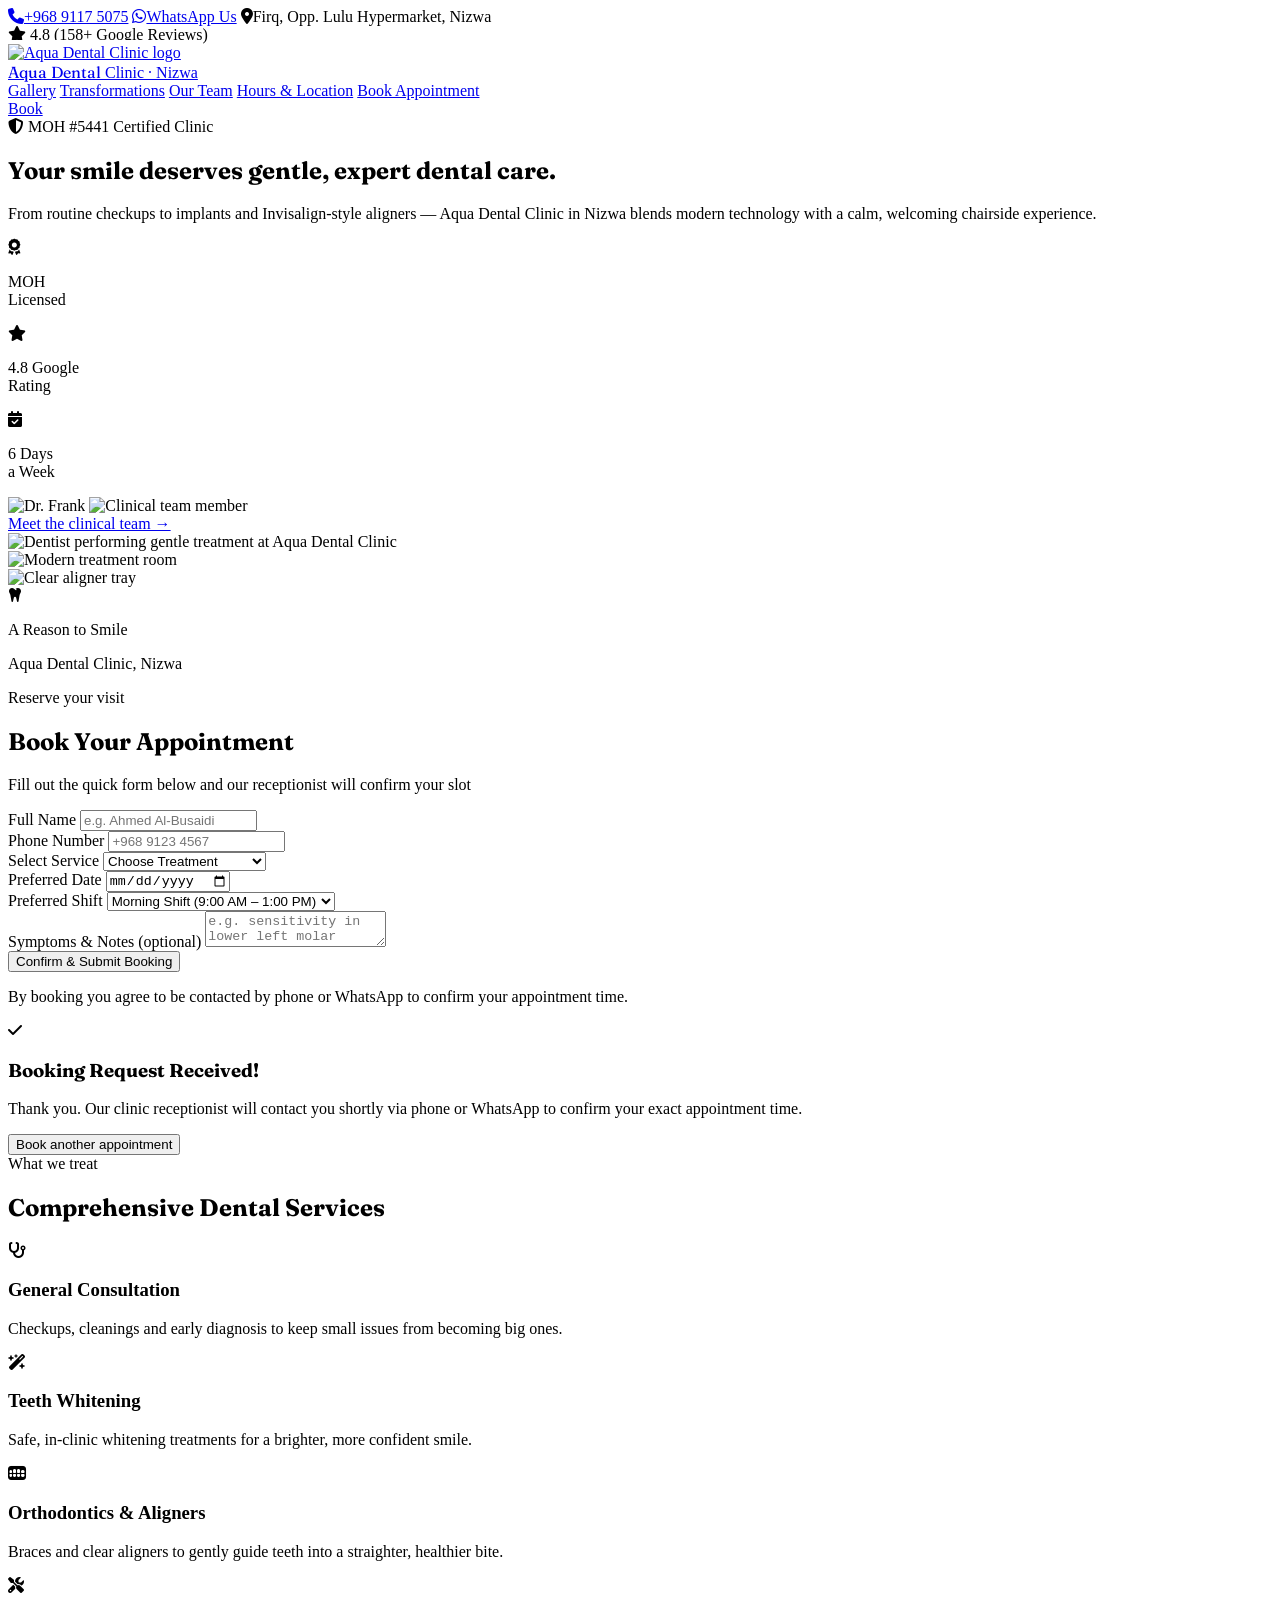
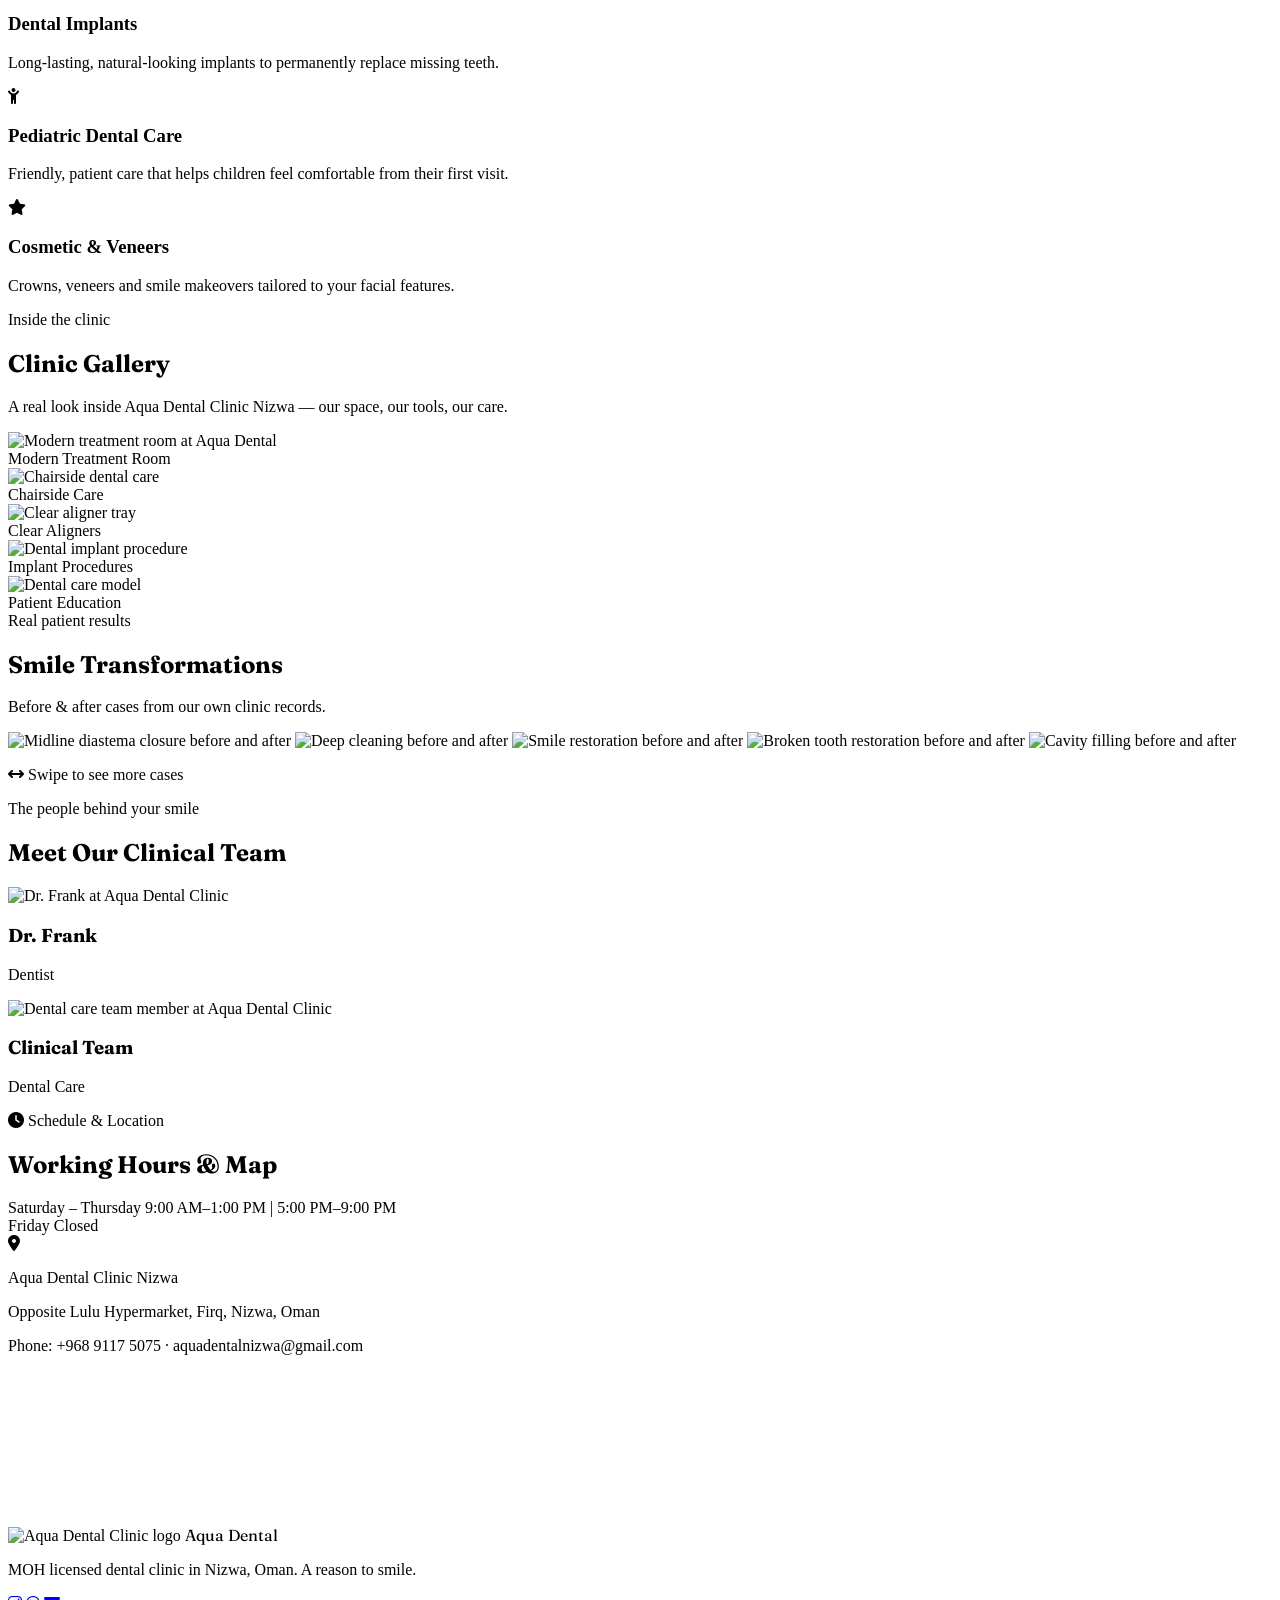
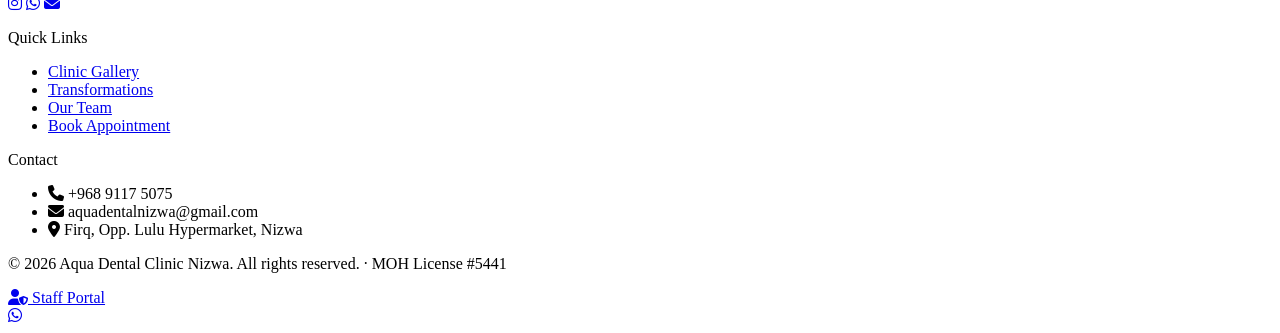
==== index.html @ 6dfe5411 "Add files via upload" ====
<!DOCTYPE html>
<html lang="en" class="scroll-smooth">
<head>
<meta charset="UTF-8" />
<meta name="viewport" content="width=device-width, initial-scale=1.0" />
<title>Aqua Dental Clinic Nizwa | عيادة أكوا لطب الأسنان</title>
<meta name="description" content="Aqua Dental Clinic — MOH licensed dental care in Firq, Nizwa. Implants, orthodontics, whitening, pediatric & general dentistry." />
<script src="https://cdn.tailwindcss.com"></script>
<link rel="stylesheet" href="https://cdnjs.cloudflare.com/ajax/libs/font-awesome/6.4.0/css/all.min.css" />
<link rel="preconnect" href="https://fonts.googleapis.com">
<link href="https://fonts.googleapis.com/css2?family=Plus+Jakarta+Sans:wght@300;400;500;600;700;800&family=Fraunces:opsz,wght@9..144,400;9..144,500;9..144,600;9..144,700&display=swap" rel="stylesheet" />
<link rel="icon" href="assets/logo.jpeg" />
<script>
  tailwind.config = {
    theme: {
      extend: {
        colors: {
          brand: {
            50: '#eef9ff', 100: '#d9f1ff', 200: '#b7e4ff', 300: '#7dd0ff',
            400: '#38b6f7', 500: '#0ea5e9', 600: '#0284c7', 700: '#0369a1',
            800: '#0b4a6f', 900: '#0a3450', 950: '#062338'
          },
          gold: { 50:'#fffbea', 100:'#fff3c4', 300:'#fbd857', 400:'#f6c435', 500:'#e9ac0f', 600:'#c1890a' }
        },
        fontFamily: {
          sans: ['Plus Jakarta Sans', 'sans-serif'],
          display: ['Fraunces', 'serif'],
        },
      }
    }
  }
</script>
<style>
  .wave-divider{ line-height:0; }
  .reveal{ opacity:0; transform: translateY(18px); transition: opacity .7s ease, transform .7s ease; }
  .reveal.in{ opacity:1; transform: translateY(0); }
  .badge-ring{ box-shadow: 0 0 0 4px #fff, 0 10px 30px -10px rgba(10,52,80,.35); }
  .transform-scroll::-webkit-scrollbar{ height:8px; }
  .transform-scroll::-webkit-scrollbar-thumb{ background:#bfe6fb; border-radius:99px; }
  .font-display{ font-family:'Fraunces', serif; }
</style>
</head>
<body class="font-sans text-slate-700 bg-slate-50 antialiased selection:bg-brand-500 selection:text-white">

  <!-- Top Bar -->
  <div class="bg-brand-900 text-white text-[11px] sm:text-sm py-2.5 px-4">
    <div class="max-w-7xl mx-auto flex flex-wrap justify-between items-center gap-2">
      <div class="flex items-center gap-4 sm:gap-6">
        <a href="tel:+96891175075" class="hover:text-gold-300 transition-colors"><i class="fa-solid fa-phone text-gold-400 mr-2"></i>+968 9117 5075</a>
        <a href="https://wa.me/96891175075" target="_blank" class="hidden sm:inline-flex items-center hover:text-gold-300 transition-colors"><i class="fa-brands fa-whatsapp text-gold-400 mr-2"></i>WhatsApp Us</a>
        <span class="hidden lg:inline-flex items-center"><i class="fa-solid fa-location-dot text-gold-400 mr-2"></i>Firq, Opp. Lulu Hypermarket, Nizwa</span>
      </div>
      <div class="flex items-center gap-2">
        <i class="fa-solid fa-star text-gold-400"></i>
        <span class="font-semibold">4.8</span>
        <span class="text-slate-300">(158+ Google Reviews)</span>
      </div>
    </div>
  </div>

  <!-- Header -->
  <header class="sticky top-0 z-40 bg-white/90 backdrop-blur-md border-b border-slate-100">
    <div class="max-w-7xl mx-auto px-4 sm:px-6 lg:px-8 h-20 flex items-center justify-between">
      <a href="#" class="flex items-center gap-3">
        <img src="assets/logo.jpeg" alt="Aqua Dental Clinic logo" class="w-12 h-12 rounded-full object-cover badge-ring" />
        <div>
          <span class="text-xl font-bold text-slate-900 block leading-tight font-display">Aqua Dental</span>
          <span class="text-[11px] text-brand-600 font-semibold tracking-widest uppercase">Clinic · Nizwa</span>
        </div>
      </a>

      <nav class="hidden md:flex items-center gap-8 font-medium text-sm text-slate-600">
        <a href="#gallery" class="hover:text-brand-600 transition-colors">Gallery</a>
        <a href="#transformations" class="hover:text-brand-600 transition-colors">Transformations</a>
        <a href="#team" class="hover:text-brand-600 transition-colors">Our Team</a>
        <a href="#hours" class="hover:text-brand-600 transition-colors">Hours & Location</a>
        <a href="#book" class="bg-brand-600 hover:bg-brand-700 text-white px-5 py-2.5 rounded-full font-semibold transition-all shadow-md shadow-brand-500/30 hover:shadow-lg hover:-translate-y-0.5">
          Book Appointment
        </a>
      </nav>
      <a href="#book" class="md:hidden bg-brand-600 text-white text-xs font-semibold px-4 py-2 rounded-full">Book</a>
    </div>
  </header>

  <!-- Hero -->
  <section class="relative overflow-hidden bg-gradient-to-b from-brand-50 via-white to-transparent">
    <div class="absolute -top-24 -right-24 w-96 h-96 bg-brand-100 rounded-full blur-3xl opacity-60"></div>
    <div class="absolute top-40 -left-24 w-72 h-72 bg-gold-100 rounded-full blur-3xl opacity-70"></div>

    <div class="max-w-7xl mx-auto px-4 sm:px-6 lg:px-8 pt-14 pb-20 relative">
      <div class="grid lg:grid-cols-12 gap-12 items-center">

        <div class="lg:col-span-6 space-y-7">
          <div class="inline-flex items-center gap-2 px-3.5 py-1.5 rounded-full bg-white ring-1 ring-brand-100 text-brand-700 text-xs font-semibold uppercase tracking-wider shadow-sm">
            <i class="fa-solid fa-shield-halved text-gold-500"></i> MOH #5441 Certified Clinic
          </div>
          <h1 class="font-display text-4xl sm:text-5xl xl:text-6xl font-semibold text-slate-900 tracking-tight leading-[1.08]">
            Your smile deserves <span class="text-brand-600 italic">gentle</span>, expert dental care.
          </h1>
          <p class="text-base sm:text-lg text-slate-600 leading-relaxed max-w-lg">
            From routine checkups to implants and Invisalign-style aligners — Aqua Dental Clinic in Nizwa blends modern technology with a calm, welcoming chairside experience.
          </p>

          <div class="grid grid-cols-3 gap-3 max-w-md">
            <div class="bg-white rounded-2xl p-3.5 ring-1 ring-slate-100 shadow-sm text-center">
              <i class="fa-solid fa-award text-brand-500 text-lg"></i>
              <p class="text-[11px] font-semibold text-slate-700 mt-1 leading-tight">MOH<br/>Licensed</p>
            </div>
            <div class="bg-white rounded-2xl p-3.5 ring-1 ring-slate-100 shadow-sm text-center">
              <i class="fa-solid fa-star text-gold-500 text-lg"></i>
              <p class="text-[11px] font-semibold text-slate-700 mt-1 leading-tight">4.8 Google<br/>Rating</p>
            </div>
            <div class="bg-white rounded-2xl p-3.5 ring-1 ring-slate-100 shadow-sm text-center">
              <i class="fa-solid fa-calendar-check text-brand-500 text-lg"></i>
              <p class="text-[11px] font-semibold text-slate-700 mt-1 leading-tight">6 Days<br/>a Week</p>
            </div>
          </div>

          <div class="flex items-center gap-4 pt-2">
            <div class="flex -space-x-3">
              <img src="assets/dr-frank.jpeg" class="w-11 h-11 rounded-full object-cover ring-2 ring-white" alt="Dr. Frank" />
              <img src="assets/staff-woman.jpeg" class="w-11 h-11 rounded-full object-cover ring-2 ring-white" alt="Clinical team member" />
            </div>
            <a href="#team" class="text-sm font-semibold text-brand-700 hover:text-brand-800">Meet the clinical team →</a>
          </div>
        </div>

        <div class="lg:col-span-6 relative">
          <div class="grid grid-cols-5 gap-3">
            <div class="col-span-3 rounded-3xl overflow-hidden shadow-xl shadow-slate-300/40 ring-1 ring-white h-80">
              <img src="assets/gallery-1.jpeg" alt="Dentist performing gentle treatment at Aqua Dental Clinic" class="w-full h-full object-cover" />
            </div>
            <div class="col-span-2 flex flex-col gap-3">
              <div class="rounded-3xl overflow-hidden shadow-xl shadow-slate-300/40 ring-1 ring-white h-36">
                <img src="assets/clinic-room.jpeg" alt="Modern treatment room" class="w-full h-full object-cover" />
              </div>
              <div class="rounded-3xl overflow-hidden shadow-xl shadow-slate-300/40 ring-1 ring-white h-40">
                <img src="assets/aligner.jpeg" alt="Clear aligner tray" class="w-full h-full object-cover" />
              </div>
            </div>
          </div>
          <div class="absolute -bottom-6 -left-6 bg-white rounded-2xl shadow-xl px-5 py-4 flex items-center gap-3 ring-1 ring-slate-100">
            <div class="w-11 h-11 rounded-full bg-gold-100 text-gold-600 flex items-center justify-center text-lg">
              <i class="fa-solid fa-tooth"></i>
            </div>
            <div>
              <p class="text-sm font-bold text-slate-900 leading-tight">A Reason to Smile</p>
              <p class="text-[11px] text-slate-500">Aqua Dental Clinic, Nizwa</p>
            </div>
          </div>
        </div>

      </div>
    </div>
  </section>

  <!-- Booking Form -->
  <section id="book" class="scroll-mt-24 -mt-4 relative z-10">
    <div class="max-w-4xl mx-auto px-4 sm:px-6 lg:px-8">
      <div class="bg-white rounded-[2rem] p-6 sm:p-10 shadow-2xl shadow-brand-900/10 ring-1 ring-slate-100">
        <div class="mb-7 text-center">
          <span class="text-brand-600 font-semibold text-xs uppercase tracking-widest">Reserve your visit</span>
          <h2 class="text-2xl sm:text-3xl font-display font-semibold text-slate-900 mt-1">Book Your Appointment</h2>
          <p class="text-sm text-slate-500 mt-1">Fill out the quick form below and our receptionist will confirm your slot</p>
        </div>

        <form id="direct-booking-form" onsubmit="handleFormSubmit(event)" class="grid sm:grid-cols-2 gap-4">
          <div class="sm:col-span-2">
            <label class="block text-xs font-semibold text-slate-700 uppercase tracking-wider mb-1">Full Name</label>
            <input id="f-name" type="text" required placeholder="e.g. Ahmed Al-Busaidi" class="w-full border border-slate-200 rounded-xl px-4 py-3 text-sm focus:ring-2 focus:ring-brand-500 focus:border-brand-500 outline-none" />
          </div>
          <div>
            <label class="block text-xs font-semibold text-slate-700 uppercase tracking-wider mb-1">Phone Number</label>
            <input id="f-phone" type="tel" required placeholder="+968 9123 4567" class="w-full border border-slate-200 rounded-xl px-4 py-3 text-sm focus:ring-2 focus:ring-brand-500 focus:border-brand-500 outline-none" />
          </div>
          <div>
            <label class="block text-xs font-semibold text-slate-700 uppercase tracking-wider mb-1">Select Service</label>
            <select id="f-service" required class="w-full border border-slate-200 rounded-xl px-4 py-3 text-sm focus:ring-2 focus:ring-brand-500 focus:border-brand-500 outline-none bg-white">
              <option value="">Choose Treatment</option>
              <option value="General Consultation">General Consultation</option>
              <option value="Teeth Whitening">Teeth Whitening</option>
              <option value="Orthodontics & Aligners">Orthodontics & Aligners</option>
              <option value="Dental Implants">Dental Implants</option>
              <option value="Pediatric Care">Pediatric Dental Care</option>
              <option value="Cosmetic / Veneers">Cosmetic / Veneers</option>
            </select>
          </div>
          <div>
            <label class="block text-xs font-semibold text-slate-700 uppercase tracking-wider mb-1">Preferred Date</label>
            <input id="f-date" type="date" required class="w-full border border-slate-200 rounded-xl px-4 py-3 text-sm focus:ring-2 focus:ring-brand-500 focus:border-brand-500 outline-none" />
          </div>
          <div>
            <label class="block text-xs font-semibold text-slate-700 uppercase tracking-wider mb-1">Preferred Shift</label>
            <select id="f-shift" required class="w-full border border-slate-200 rounded-xl px-4 py-3 text-sm focus:ring-2 focus:ring-brand-500 focus:border-brand-500 outline-none bg-white">
              <option value="Morning Shift (9:00 AM - 1:00 PM)">Morning Shift (9:00 AM – 1:00 PM)</option>
              <option value="Evening Shift (5:00 PM - 9:00 PM)">Evening Shift (5:00 PM – 9:00 PM)</option>
            </select>
          </div>
          <div class="sm:col-span-2">
            <label class="block text-xs font-semibold text-slate-700 uppercase tracking-wider mb-1">Symptoms & Notes <span class="normal-case text-slate-400 font-normal">(optional)</span></label>
            <textarea id="f-notes" rows="2" placeholder="e.g. sensitivity in lower left molar" class="w-full border border-slate-200 rounded-xl px-4 py-3 text-sm focus:ring-2 focus:ring-brand-500 focus:border-brand-500 outline-none resize-none"></textarea>
          </div>

          <button type="submit" id="submit-btn" class="sm:col-span-2 w-full bg-brand-600 hover:bg-brand-700 text-white font-semibold py-3.5 rounded-xl transition-all shadow-md shadow-brand-500/25 mt-1 disabled:opacity-60">
            Confirm & Submit Booking
          </button>
          <p class="sm:col-span-2 text-center text-[11px] text-slate-400">By booking you agree to be contacted by phone or WhatsApp to confirm your appointment time.</p>
        </form>

        <div id="booking-success" class="hidden text-center py-8 space-y-4">
          <div class="w-16 h-16 bg-emerald-100 text-emerald-600 rounded-full flex items-center justify-center mx-auto text-3xl">
            <i class="fa-solid fa-check"></i>
          </div>
          <h3 class="text-2xl font-display font-semibold text-slate-900">Booking Request Received!</h3>
          <p class="text-sm text-slate-600 max-w-sm mx-auto">Thank you. Our clinic receptionist will contact you shortly via phone or WhatsApp to confirm your exact appointment time.</p>
          <button onclick="resetForm()" class="text-sm text-brand-600 font-semibold hover:underline">Book another appointment</button>
        </div>
      </div>
    </div>
  </section>

  <!-- Services -->
  <section class="py-20">
    <div class="max-w-7xl mx-auto px-4 sm:px-6 lg:px-8">
      <div class="text-center max-w-xl mx-auto mb-14 space-y-2 reveal">
        <span class="text-brand-600 font-semibold text-xs uppercase tracking-widest">What we treat</span>
        <h2 class="text-3xl font-display font-semibold text-slate-900">Comprehensive Dental Services</h2>
      </div>
      <div class="grid sm:grid-cols-2 lg:grid-cols-3 gap-6">
        <div class="reveal group bg-white rounded-2xl p-6 ring-1 ring-slate-100 shadow-sm hover:shadow-lg hover:-translate-y-1 transition-all">
          <div class="w-12 h-12 rounded-xl bg-brand-50 text-brand-600 flex items-center justify-center text-xl mb-4 group-hover:bg-brand-600 group-hover:text-white transition-colors"><i class="fa-solid fa-stethoscope"></i></div>
          <h3 class="font-bold text-slate-900 mb-1">General Consultation</h3>
          <p class="text-sm text-slate-500">Checkups, cleanings and early diagnosis to keep small issues from becoming big ones.</p>
        </div>
        <div class="reveal group bg-white rounded-2xl p-6 ring-1 ring-slate-100 shadow-sm hover:shadow-lg hover:-translate-y-1 transition-all">
          <div class="w-12 h-12 rounded-xl bg-brand-50 text-brand-600 flex items-center justify-center text-xl mb-4 group-hover:bg-brand-600 group-hover:text-white transition-colors"><i class="fa-solid fa-wand-magic-sparkles"></i></div>
          <h3 class="font-bold text-slate-900 mb-1">Teeth Whitening</h3>
          <p class="text-sm text-slate-500">Safe, in-clinic whitening treatments for a brighter, more confident smile.</p>
        </div>
        <div class="reveal group bg-white rounded-2xl p-6 ring-1 ring-slate-100 shadow-sm hover:shadow-lg hover:-translate-y-1 transition-all">
          <div class="w-12 h-12 rounded-xl bg-brand-50 text-brand-600 flex items-center justify-center text-xl mb-4 group-hover:bg-brand-600 group-hover:text-white transition-colors"><i class="fa-solid fa-teeth"></i></div>
          <h3 class="font-bold text-slate-900 mb-1">Orthodontics & Aligners</h3>
          <p class="text-sm text-slate-500">Braces and clear aligners to gently guide teeth into a straighter, healthier bite.</p>
        </div>
        <div class="reveal group bg-white rounded-2xl p-6 ring-1 ring-slate-100 shadow-sm hover:shadow-lg hover:-translate-y-1 transition-all">
          <div class="w-12 h-12 rounded-xl bg-brand-50 text-brand-600 flex items-center justify-center text-xl mb-4 group-hover:bg-brand-600 group-hover:text-white transition-colors"><i class="fa-solid fa-screwdriver-wrench"></i></div>
          <h3 class="font-bold text-slate-900 mb-1">Dental Implants</h3>
          <p class="text-sm text-slate-500">Long-lasting, natural-looking implants to permanently replace missing teeth.</p>
        </div>
        <div class="reveal group bg-white rounded-2xl p-6 ring-1 ring-slate-100 shadow-sm hover:shadow-lg hover:-translate-y-1 transition-all">
          <div class="w-12 h-12 rounded-xl bg-brand-50 text-brand-600 flex items-center justify-center text-xl mb-4 group-hover:bg-brand-600 group-hover:text-white transition-colors"><i class="fa-solid fa-child-reaching"></i></div>
          <h3 class="font-bold text-slate-900 mb-1">Pediatric Dental Care</h3>
          <p class="text-sm text-slate-500">Friendly, patient care that helps children feel comfortable from their first visit.</p>
        </div>
        <div class="reveal group bg-white rounded-2xl p-6 ring-1 ring-slate-100 shadow-sm hover:shadow-lg hover:-translate-y-1 transition-all">
          <div class="w-12 h-12 rounded-xl bg-brand-50 text-brand-600 flex items-center justify-center text-xl mb-4 group-hover:bg-brand-600 group-hover:text-white transition-colors"><i class="fa-solid fa-star"></i></div>
          <h3 class="font-bold text-slate-900 mb-1">Cosmetic & Veneers</h3>
          <p class="text-sm text-slate-500">Crowns, veneers and smile makeovers tailored to your facial features.</p>
        </div>
      </div>
    </div>
  </section>

  <!-- Gallery -->
  <section id="gallery" class="py-16 bg-white border-t border-slate-100 scroll-mt-20">
    <div class="max-w-7xl mx-auto px-4 sm:px-6 lg:px-8">
      <div class="text-center max-w-xl mx-auto mb-12 space-y-2 reveal">
        <span class="text-brand-600 font-semibold text-xs uppercase tracking-widest">Inside the clinic</span>
        <h2 class="text-3xl font-display font-semibold text-slate-900">Clinic Gallery</h2>
        <p class="text-slate-600 text-sm">A real look inside Aqua Dental Clinic Nizwa — our space, our tools, our care.</p>
      </div>

      <div class="grid grid-cols-2 md:grid-cols-4 gap-4">
        <div class="reveal relative group aspect-square rounded-2xl overflow-hidden shadow-sm ring-1 ring-slate-100 col-span-2 row-span-2">
          <img src="assets/clinic-room.jpeg" alt="Modern treatment room at Aqua Dental" class="w-full h-full object-cover group-hover:scale-105 transition-transform duration-500" />
          <div class="absolute inset-0 bg-gradient-to-t from-black/60 to-transparent flex items-end p-4">
            <span class="text-white text-sm font-semibold">Modern Treatment Room</span>
          </div>
        </div>
        <div class="reveal relative group aspect-square rounded-2xl overflow-hidden shadow-sm ring-1 ring-slate-100">
          <img src="assets/gallery-2.jpeg" alt="Chairside dental care" class="w-full h-full object-cover group-hover:scale-105 transition-transform duration-500" />
          <div class="absolute inset-0 bg-gradient-to-t from-black/60 to-transparent flex items-end p-3">
            <span class="text-white text-xs font-medium">Chairside Care</span>
          </div>
        </div>
        <div class="reveal relative group aspect-square rounded-2xl overflow-hidden shadow-sm ring-1 ring-slate-100">
          <img src="assets/aligner.jpeg" alt="Clear aligner tray" class="w-full h-full object-cover group-hover:scale-105 transition-transform duration-500" />
          <div class="absolute inset-0 bg-gradient-to-t from-black/60 to-transparent flex items-end p-3">
            <span class="text-white text-xs font-medium">Clear Aligners</span>
          </div>
        </div>
        <div class="reveal relative group aspect-square rounded-2xl overflow-hidden shadow-sm ring-1 ring-slate-100">
          <img src="assets/implant-bw.jpeg" alt="Dental implant procedure" class="w-full h-full object-cover group-hover:scale-105 transition-transform duration-500" />
          <div class="absolute inset-0 bg-gradient-to-t from-black/60 to-transparent flex items-end p-3">
            <span class="text-white text-xs font-medium">Implant Procedures</span>
          </div>
        </div>
        <div class="reveal relative group aspect-square rounded-2xl overflow-hidden shadow-sm ring-1 ring-slate-100">
          <img src="assets/tooth-model.jpeg" alt="Dental care model" class="w-full h-full object-cover group-hover:scale-105 transition-transform duration-500" />
          <div class="absolute inset-0 bg-gradient-to-t from-black/60 to-transparent flex items-end p-3">
            <span class="text-white text-xs font-medium">Patient Education</span>
          </div>
        </div>
      </div>
    </div>
  </section>

  <!-- Transformations -->
  <section id="transformations" class="py-20 bg-brand-900 relative overflow-hidden scroll-mt-20">
    <div class="absolute inset-0 opacity-10 bg-[radial-gradient(circle_at_20%_20%,white,transparent_35%)]"></div>
    <div class="max-w-7xl mx-auto px-4 sm:px-6 lg:px-8 relative">
      <div class="text-center max-w-xl mx-auto mb-12 space-y-2 reveal">
        <span class="text-gold-400 font-semibold text-xs uppercase tracking-widest">Real patient results</span>
        <h2 class="text-3xl font-display font-semibold text-white">Smile Transformations</h2>
        <p class="text-brand-100 text-sm">Before & after cases from our own clinic records.</p>
      </div>

      <div class="flex gap-5 overflow-x-auto pb-4 transform-scroll snap-x snap-mandatory">
        <img src="assets/case-diastema.jpeg" alt="Midline diastema closure before and after" class="reveal snap-center shrink-0 w-72 sm:w-80 rounded-2xl shadow-2xl ring-1 ring-white/10" />
        <img src="assets/case-cleaning.jpeg" alt="Deep cleaning before and after" class="reveal snap-center shrink-0 w-72 sm:w-80 rounded-2xl shadow-2xl ring-1 ring-white/10" />
        <img src="assets/case-smile.jpeg" alt="Smile restoration before and after" class="reveal snap-center shrink-0 w-72 sm:w-80 rounded-2xl shadow-2xl ring-1 ring-white/10" />
        <img src="assets/case-broken.jpeg" alt="Broken tooth restoration before and after" class="reveal snap-center shrink-0 w-72 sm:w-80 rounded-2xl shadow-2xl ring-1 ring-white/10" />
        <img src="assets/case-cavity.jpeg" alt="Cavity filling before and after" class="reveal snap-center shrink-0 w-72 sm:w-80 rounded-2xl shadow-2xl ring-1 ring-white/10" />
      </div>
      <p class="text-center text-brand-200 text-xs mt-4"><i class="fa-solid fa-arrows-left-right mr-1"></i> Swipe to see more cases</p>
    </div>
  </section>

  <!-- Team -->
  <section id="team" class="py-20 bg-white scroll-mt-20">
    <div class="max-w-7xl mx-auto px-4 sm:px-6 lg:px-8">
      <div class="text-center max-w-xl mx-auto mb-14 space-y-2 reveal">
        <span class="text-brand-600 font-semibold text-xs uppercase tracking-widest">The people behind your smile</span>
        <h2 class="text-3xl font-display font-semibold text-slate-900">Meet Our Clinical Team</h2>
      </div>
      <div class="grid sm:grid-cols-2 max-w-3xl mx-auto gap-8">
        <div class="reveal text-center group">
          <div class="rounded-3xl overflow-hidden shadow-lg ring-1 ring-slate-100 h-80">
            <img src="assets/dr-frank.jpeg" alt="Dr. Frank at Aqua Dental Clinic" class="w-full h-full object-cover group-hover:scale-105 transition-transform duration-500" />
          </div>
          <h3 class="font-display font-semibold text-lg text-slate-900 mt-4">Dr. Frank</h3>
          <p class="text-sm text-brand-600 font-medium">Dentist</p>
        </div>
        <div class="reveal text-center group">
          <div class="rounded-3xl overflow-hidden shadow-lg ring-1 ring-slate-100 h-80">
            <img src="assets/staff-woman.jpeg" alt="Dental care team member at Aqua Dental Clinic" class="w-full h-full object-cover group-hover:scale-105 transition-transform duration-500" />
          </div>
          <h3 class="font-display font-semibold text-lg text-slate-900 mt-4">Clinical Team</h3>
          <p class="text-sm text-brand-600 font-medium">Dental Care</p>
        </div>
      </div>
    </div>
  </section>

  <!-- Hours & Map -->
  <section id="hours" class="py-20 bg-slate-50 border-t border-slate-100 scroll-mt-20">
    <div class="max-w-7xl mx-auto px-4 sm:px-6 lg:px-8">
      <div class="grid lg:grid-cols-2 gap-12 items-center">

        <div class="reveal space-y-6">
          <div class="inline-flex items-center gap-2 text-brand-600 font-semibold text-sm">
            <i class="fa-solid fa-clock"></i> Schedule & Location
          </div>
          <h2 class="text-3xl font-display font-semibold text-slate-900">Working Hours & Map</h2>

          <div class="bg-white rounded-2xl p-6 ring-1 ring-slate-200 shadow-sm space-y-4">
            <div class="flex justify-between items-center py-2 border-b border-slate-100">
              <span class="font-semibold text-slate-800">Saturday – Thursday</span>
              <span class="text-xs sm:text-sm font-semibold text-brand-700 bg-brand-50 px-3 py-1 rounded-full">9:00 AM–1:00 PM | 5:00 PM–9:00 PM</span>
            </div>
            <div class="flex justify-between items-center py-2">
              <span class="font-semibold text-slate-500">Friday</span>
              <span class="text-xs font-bold uppercase bg-rose-50 text-rose-600 px-3 py-1 rounded-full">Closed</span>
            </div>
          </div>

          <div class="flex items-center gap-4 text-sm text-slate-600">
            <div class="w-12 h-12 rounded-2xl bg-brand-50 text-brand-600 flex items-center justify-center shrink-0 text-xl">
              <i class="fa-solid fa-location-dot"></i>
            </div>
            <div>
              <p class="font-bold text-slate-900">Aqua Dental Clinic Nizwa</p>
              <p class="text-xs text-slate-500">Opposite Lulu Hypermarket, Firq, Nizwa, Oman</p>
              <p class="text-xs text-brand-600 font-semibold mt-0.5">Phone: +968 9117 5075 · aquadentalnizwa@gmail.com</p>
            </div>
          </div>
        </div>

        <div class="reveal rounded-3xl overflow-hidden shadow-lg ring-1 ring-slate-200 h-[380px]">
          <iframe
            src="https://www.google.com/maps/embed?pb=!1m18!1m12!1m3!1d3676.0411397948374!2d57.53537057406974!3d22.87493862182378!2m3!1f0!2f0!3f0!3m2!1i1024!2i768!4f13.1!3m3!1m2!1s0x3e8efb536fb5e92f%3A0x6e37919e2341e792!2zQXF1YSBEZW50YWwgQ2xpbmljIC8g2LnZitin2K_YqSDYo9mD2YjYpyDZhNmE2KPYs9mG2KfZhiAobW9oIzU0NDEp!5e0!3m2!1sen!2som!4v1788011609671!5m2!1sen!2som"
            width="100%"
            height="100%"
            style="border:0;"
            allowfullscreen=""
            loading="lazy"
            referrerpolicy="strict-origin-when-cross-origin">
          </iframe>
        </div>

      </div>
    </div>
  </section>

  <!-- Footer -->
  <footer class="bg-brand-900 text-brand-100 pt-14 pb-8">
    <div class="max-w-7xl mx-auto px-4 sm:px-6 lg:px-8 grid sm:grid-cols-3 gap-10 text-sm">
      <div>
        <div class="flex items-center gap-3 mb-4">
          <img src="assets/logo.jpeg" class="w-10 h-10 rounded-full object-cover" alt="Aqua Dental Clinic logo" />
          <span class="text-white font-display font-semibold text-lg">Aqua Dental</span>
        </div>
        <p class="text-brand-200 text-xs leading-relaxed">MOH licensed dental clinic in Nizwa, Oman. A reason to smile.</p>
        <div class="flex gap-3 mt-4 text-brand-200">
          <a href="https://instagram.com/aqua_dental_clinic_nizwa" target="_blank" class="w-9 h-9 rounded-full bg-white/10 hover:bg-gold-500 hover:text-brand-900 flex items-center justify-center transition-colors"><i class="fa-brands fa-instagram"></i></a>
          <a href="https://wa.me/96891175075" target="_blank" class="w-9 h-9 rounded-full bg-white/10 hover:bg-gold-500 hover:text-brand-900 flex items-center justify-center transition-colors"><i class="fa-brands fa-whatsapp"></i></a>
          <a href="mailto:aquadentalnizwa@gmail.com" class="w-9 h-9 rounded-full bg-white/10 hover:bg-gold-500 hover:text-brand-900 flex items-center justify-center transition-colors"><i class="fa-solid fa-envelope"></i></a>
        </div>
      </div>
      <div>
        <p class="text-white font-semibold mb-4 text-xs uppercase tracking-widest">Quick Links</p>
        <ul class="space-y-2 text-brand-200">
          <li><a href="#gallery" class="hover:text-white">Clinic Gallery</a></li>
          <li><a href="#transformations" class="hover:text-white">Transformations</a></li>
          <li><a href="#team" class="hover:text-white">Our Team</a></li>
          <li><a href="#book" class="hover:text-white">Book Appointment</a></li>
        </ul>
      </div>
      <div>
        <p class="text-white font-semibold mb-4 text-xs uppercase tracking-widest">Contact</p>
        <ul class="space-y-2 text-brand-200">
          <li><i class="fa-solid fa-phone w-4 mr-1"></i> +968 9117 5075</li>
          <li><i class="fa-solid fa-envelope w-4 mr-1"></i> aquadentalnizwa@gmail.com</li>
          <li><i class="fa-solid fa-location-dot w-4 mr-1"></i> Firq, Opp. Lulu Hypermarket, Nizwa</li>
        </ul>
      </div>
    </div>
    <div class="max-w-7xl mx-auto px-4 sm:px-6 lg:px-8 mt-10 pt-6 border-t border-white/10 flex flex-col sm:flex-row justify-between items-center gap-2 text-[11px] text-brand-300">
      <p>© 2026 Aqua Dental Clinic Nizwa. All rights reserved. · MOH License #5441</p>
      <a href="portal.html" class="hover:text-gold-400 inline-flex items-center gap-1.5"><i class="fa-solid fa-user-shield"></i> Staff Portal</a>
    </div>
  </footer>

  <a href="https://wa.me/96891175075" target="_blank" class="fixed bottom-5 right-5 z-50 w-14 h-14 rounded-full bg-emerald-500 hover:bg-emerald-600 text-white flex items-center justify-center text-2xl shadow-xl shadow-emerald-500/30 transition-transform hover:scale-110">
    <i class="fa-brands fa-whatsapp"></i>
  </a>

  <script>
    // =========================================================
    // Paste the Web app URL from your Apps Script deployment here.
    // See AppsScript-Code.gs for the one-time setup steps.
    // =========================================================
    const APPS_SCRIPT_URL = 'https://script.google.com/macros/s/AKfycbyU1ua93L0mgYwb30Wnbml90bhnmglUvHw9M7VFnmWxrhoTJ7ipuDIBZQ2FIUif4KNVew/exec';

    // Local cache as an offline fallback so the page still works
    // (on this device) if the Sheet can't be reached.
    const APPT_KEY = 'aqua_dental_appointments_v1';
    function cacheAppointmentLocally(appt) {
      try {
        const list = JSON.parse(localStorage.getItem(APPT_KEY)) || [];
        list.unshift(appt);
        localStorage.setItem(APPT_KEY, JSON.stringify(list));
      } catch (e) {}
    }

    async function handleFormSubmit(event) {
      event.preventDefault();
      const btn = document.getElementById('submit-btn');
      btn.disabled = true;
      btn.textContent = 'Submitting…';

      const appt = {
        action: 'create',
        name: document.getElementById('f-name').value.trim(),
        phone: document.getElementById('f-phone').value.trim(),
        service: document.getElementById('f-service').value,
        date: document.getElementById('f-date').value,
        shift: document.getElementById('f-shift').value,
        notes: document.getElementById('f-notes').value.trim()
      };

      let savedToSheet = false;
      if (APPS_SCRIPT_URL && !APPS_SCRIPT_URL.startsWith('PASTE_')) {
        try {
          // text/plain avoids a CORS preflight that Apps Script doesn't handle well;
          // the script still parses the body as JSON.
          await fetch(APPS_SCRIPT_URL, {
            method: 'POST',
            headers: { 'Content-Type': 'text/plain;charset=utf-8' },
            body: JSON.stringify(appt)
          });
          savedToSheet = true;
        } catch (err) {
          console.warn('Could not reach the Google Sheet backend, saving locally instead.', err);
        }
      } else {
        console.warn('APPS_SCRIPT_URL is not configured yet — booking saved locally only.');
      }

      if (!savedToSheet) cacheAppointmentLocally({ ...appt, status: 'Pending', bookedAt: new Date().toISOString() });

      btn.disabled = false;
      btn.textContent = 'Confirm & Submit Booking';
      document.getElementById('direct-booking-form').classList.add('hidden');
      document.getElementById('booking-success').classList.remove('hidden');
    }

    function resetForm() {
      document.getElementById('direct-booking-form').reset();
      document.getElementById('direct-booking-form').classList.remove('hidden');
      document.getElementById('booking-success').classList.add('hidden');
    }

    // scroll reveal
    const io = new IntersectionObserver((entries) => {
      entries.forEach(e => { if (e.isIntersecting) { e.target.classList.add('in'); io.unobserve(e.target); } });
    }, { threshold: 0.12 });
    document.querySelectorAll('.reveal').forEach(el => io.observe(el));
  </script>
</body>
</html>
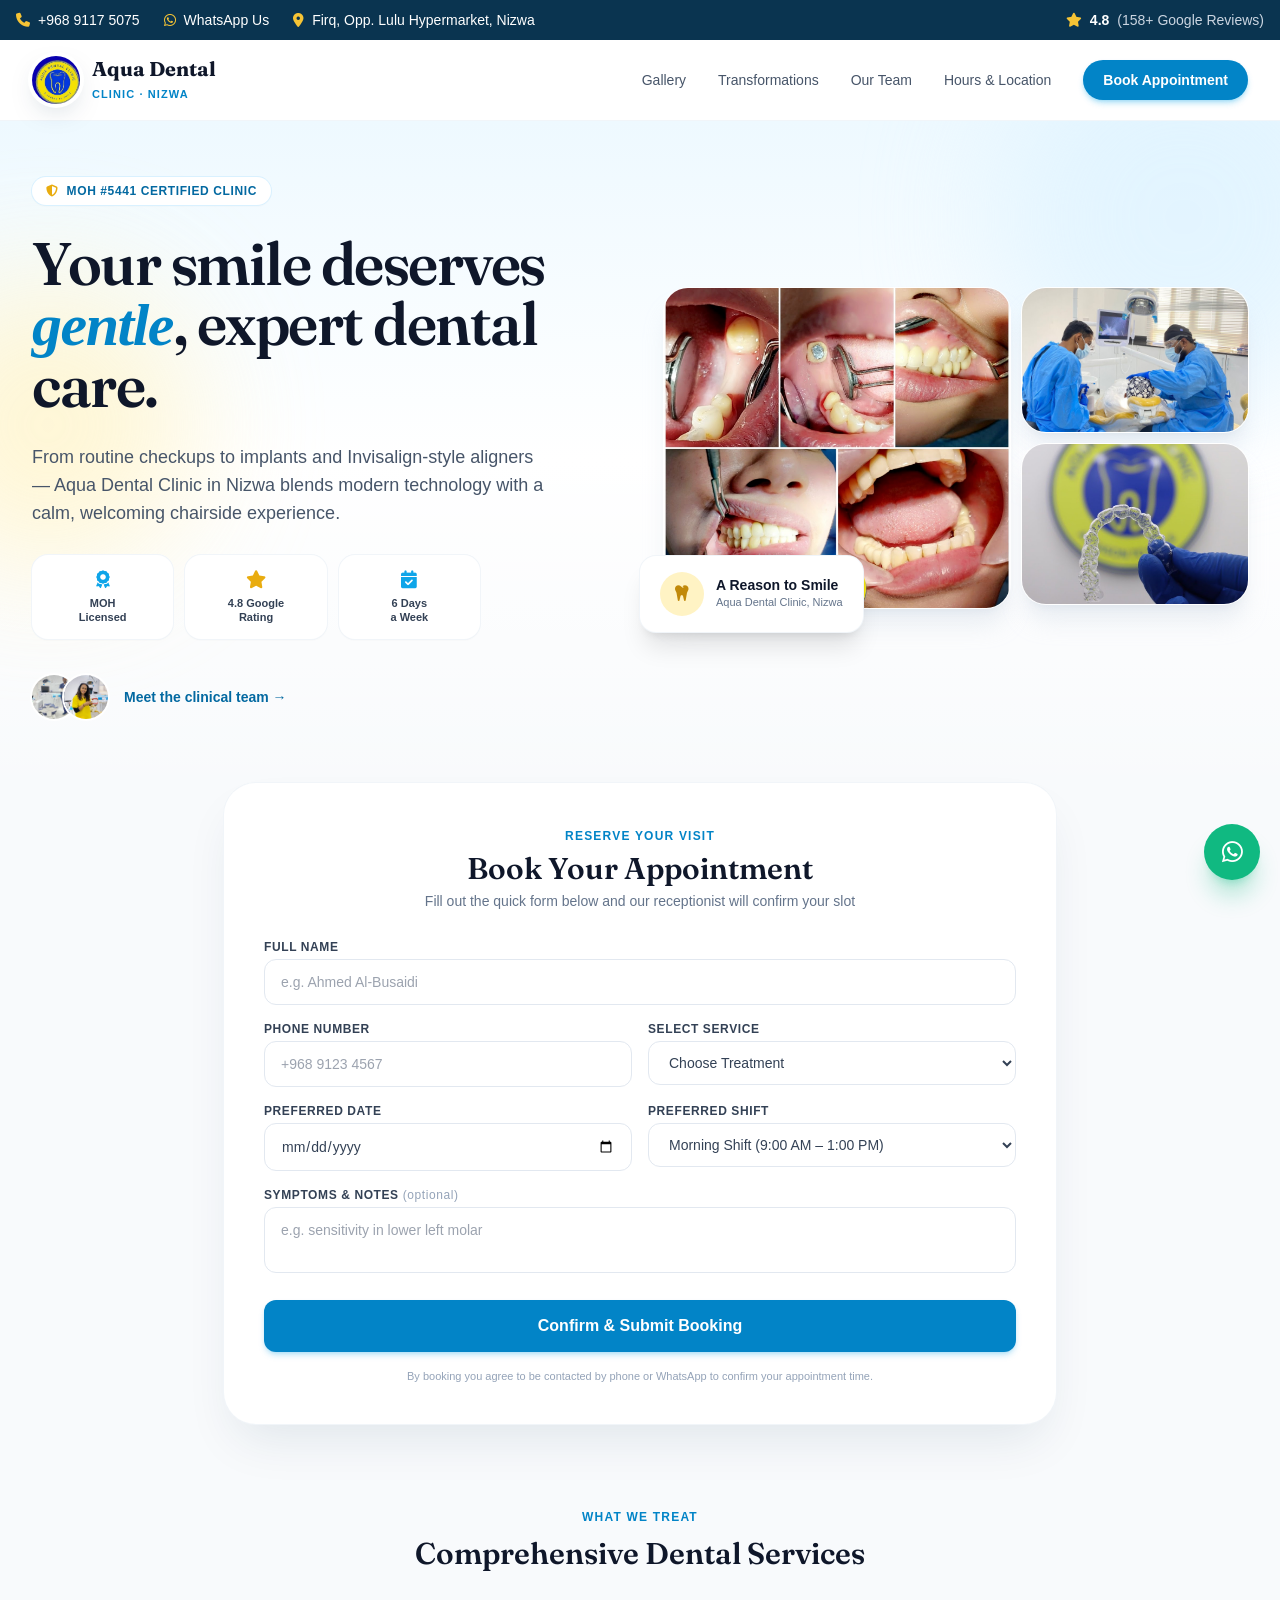
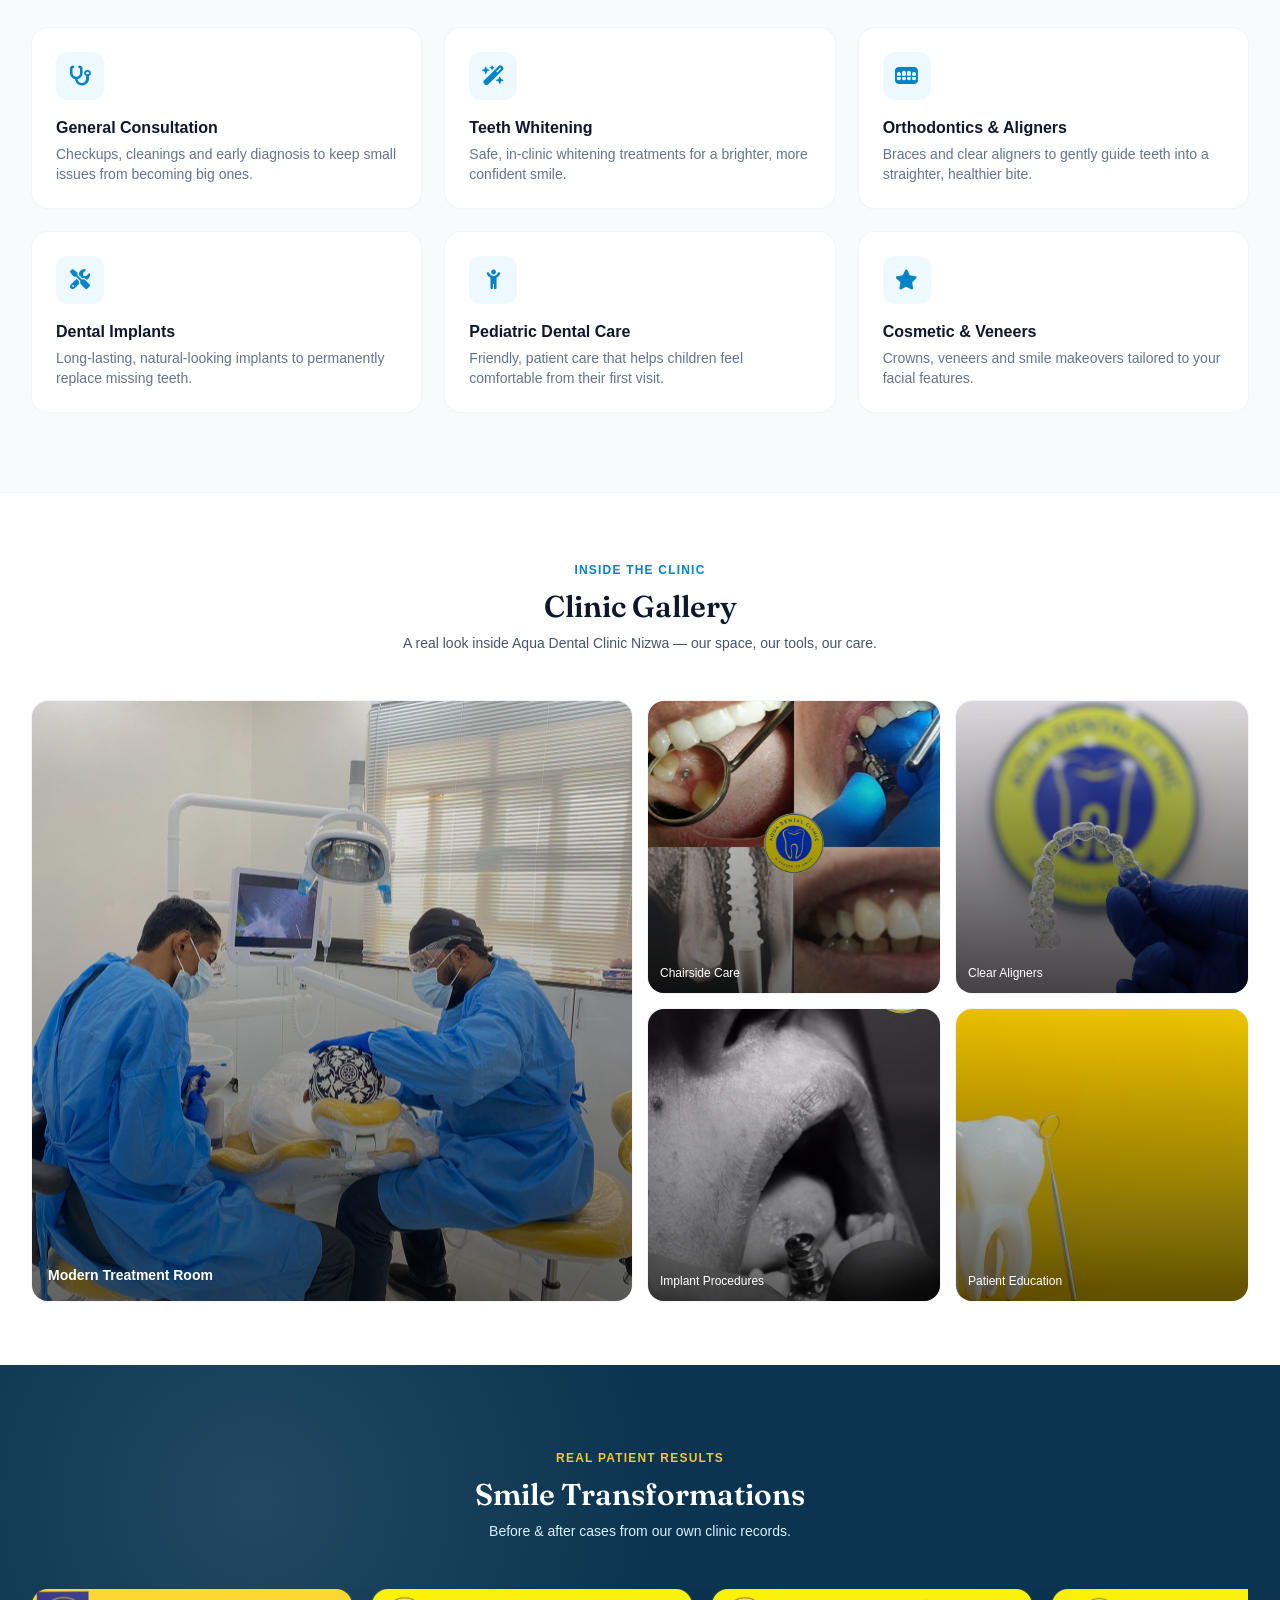
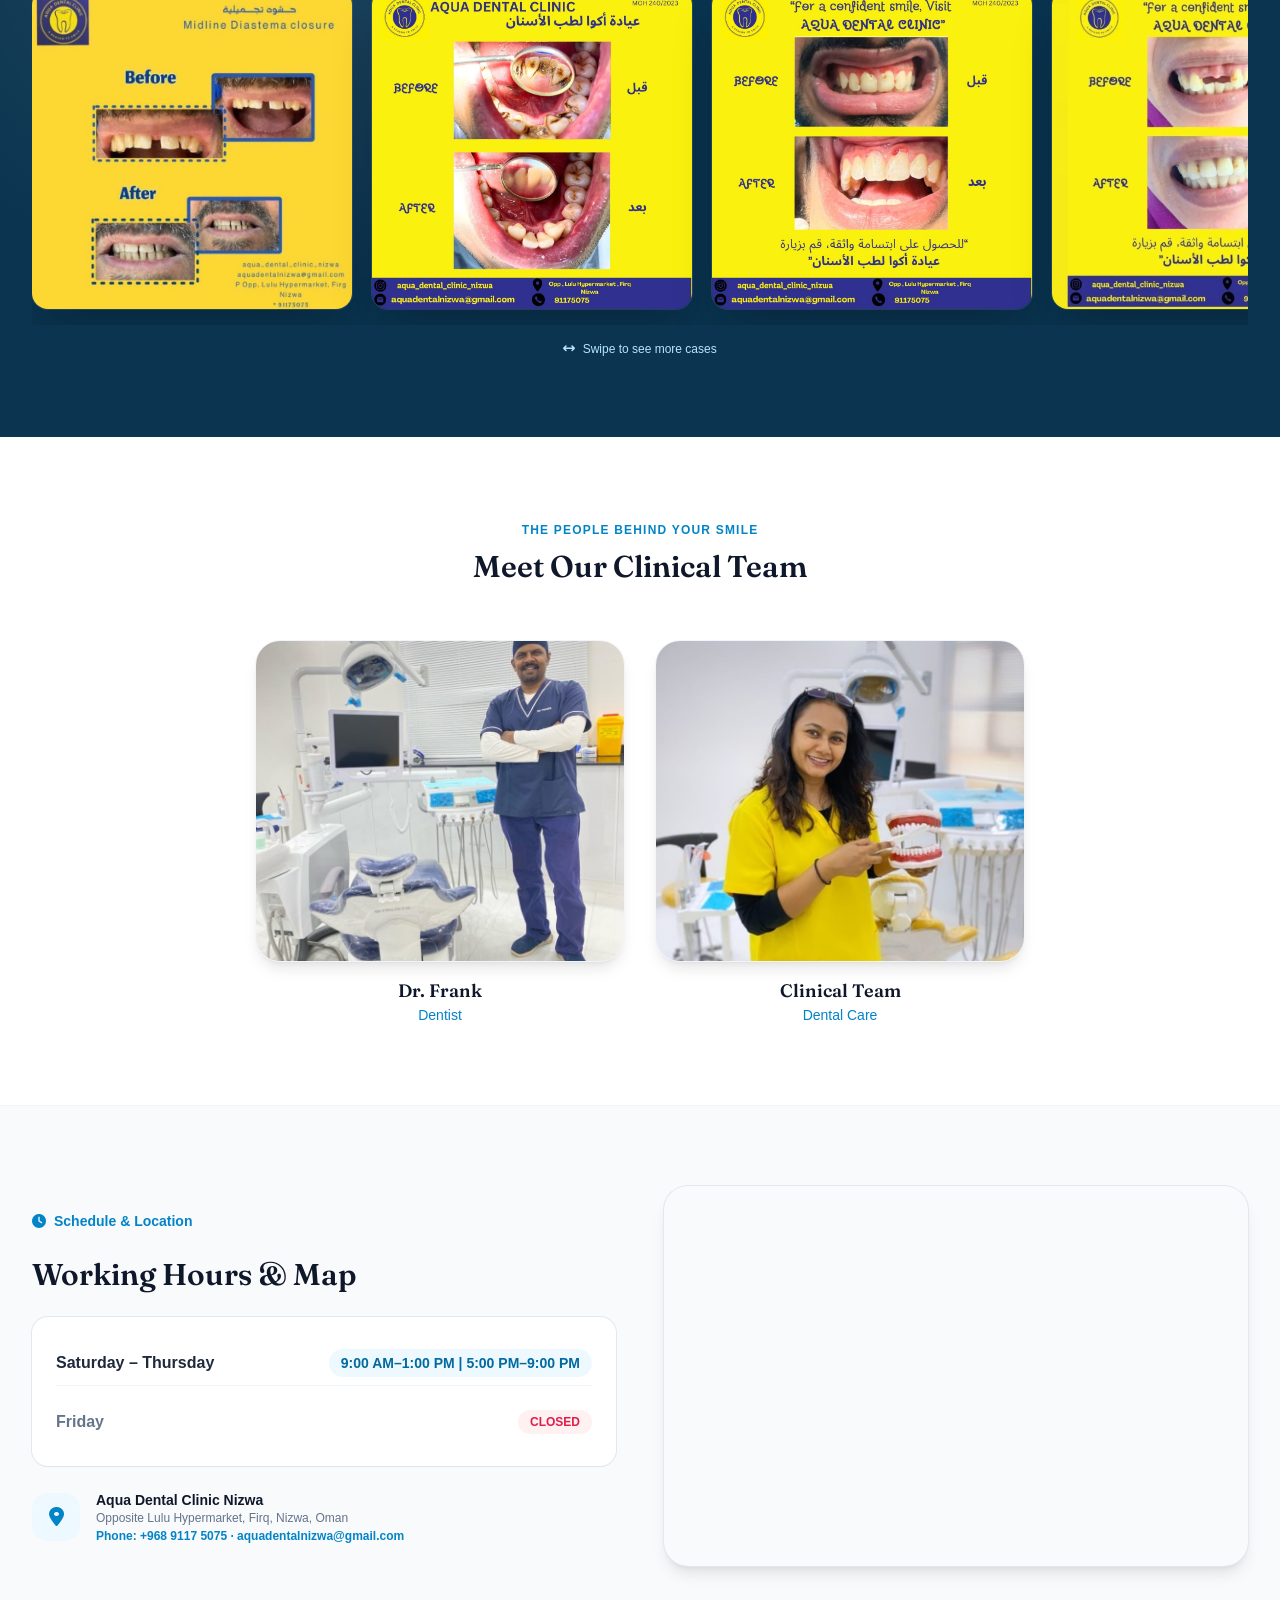
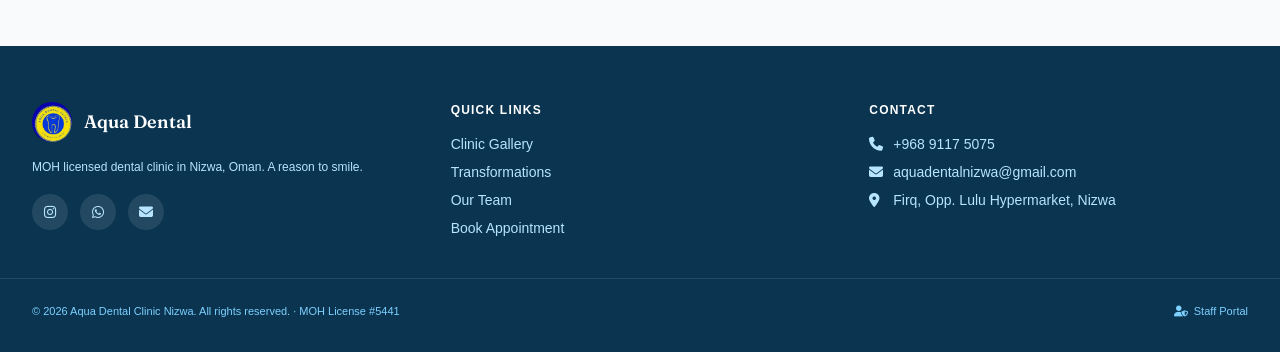
==== commit aad1806c: "Add files via upload" ====
--- a/index.html
+++ b/index.html
@@ -5,40 +5,11 @@
 <meta name="viewport" content="width=device-width, initial-scale=1.0" />
 <title>Aqua Dental Clinic Nizwa | عيادة أكوا لطب الأسنان</title>
 <meta name="description" content="Aqua Dental Clinic — MOH licensed dental care in Firq, Nizwa. Implants, orthodontics, whitening, pediatric & general dentistry." />
-<script src="https://cdn.tailwindcss.com"></script>
+<link rel="stylesheet" href="assets/site.css" />
 <link rel="stylesheet" href="https://cdnjs.cloudflare.com/ajax/libs/font-awesome/6.4.0/css/all.min.css" />
 <link rel="preconnect" href="https://fonts.googleapis.com">
 <link href="https://fonts.googleapis.com/css2?family=Plus+Jakarta+Sans:wght@300;400;500;600;700;800&family=Fraunces:opsz,wght@9..144,400;9..144,500;9..144,600;9..144,700&display=swap" rel="stylesheet" />
 <link rel="icon" href="assets/logo.jpeg" />
-<script>
-  tailwind.config = {
-    theme: {
-      extend: {
-        colors: {
-          brand: {
-            50: '#eef9ff', 100: '#d9f1ff', 200: '#b7e4ff', 300: '#7dd0ff',
-            400: '#38b6f7', 500: '#0ea5e9', 600: '#0284c7', 700: '#0369a1',
-            800: '#0b4a6f', 900: '#0a3450', 950: '#062338'
-          },
-          gold: { 50:'#fffbea', 100:'#fff3c4', 300:'#fbd857', 400:'#f6c435', 500:'#e9ac0f', 600:'#c1890a' }
-        },
-        fontFamily: {
-          sans: ['Plus Jakarta Sans', 'sans-serif'],
-          display: ['Fraunces', 'serif'],
-        },
-      }
-    }
-  }
-</script>
-<style>
-  .wave-divider{ line-height:0; }
-  .reveal{ opacity:0; transform: translateY(18px); transition: opacity .7s ease, transform .7s ease; }
-  .reveal.in{ opacity:1; transform: translateY(0); }
-  .badge-ring{ box-shadow: 0 0 0 4px #fff, 0 10px 30px -10px rgba(10,52,80,.35); }
-  .transform-scroll::-webkit-scrollbar{ height:8px; }
-  .transform-scroll::-webkit-scrollbar-thumb{ background:#bfe6fb; border-radius:99px; }
-  .font-display{ font-family:'Fraunces', serif; }
-</style>
 </head>
 <body class="font-sans text-slate-700 bg-slate-50 antialiased selection:bg-brand-500 selection:text-white">
 
@@ -450,7 +421,7 @@
     // Paste the Web app URL from your Apps Script deployment here.
     // See AppsScript-Code.gs for the one-time setup steps.
     // =========================================================
-    const APPS_SCRIPT_URL = 'https://script.google.com/macros/s/AKfycbyU1ua93L0mgYwb30Wnbml90bhnmglUvHw9M7VFnmWxrhoTJ7ipuDIBZQ2FIUif4KNVew/exec';
+    const APPS_SCRIPT_URL = 'PASTE_YOUR_APPS_SCRIPT_WEB_APP_URL_HERE';
 
     // Local cache as an offline fallback so the page still works
     // (on this device) if the Sheet can't be reached.
--- a/assets/site.css
+++ b/assets/site.css
@@ -0,0 +1 @@
+*,:after,:before{--tw-border-spacing-x:0;--tw-border-spacing-y:0;--tw-translate-x:0;--tw-translate-y:0;--tw-rotate:0;--tw-skew-x:0;--tw-skew-y:0;--tw-scale-x:1;--tw-scale-y:1;--tw-pan-x: ;--tw-pan-y: ;--tw-pinch-zoom: ;--tw-scroll-snap-strictness:proximity;--tw-gradient-from-position: ;--tw-gradient-via-position: ;--tw-gradient-to-position: ;--tw-ordinal: ;--tw-slashed-zero: ;--tw-numeric-figure: ;--tw-numeric-spacing: ;--tw-numeric-fraction: ;--tw-ring-inset: ;--tw-ring-offset-width:0px;--tw-ring-offset-color:#fff;--tw-ring-color:rgba(59,130,246,.5);--tw-ring-offset-shadow:0 0 #0000;--tw-ring-shadow:0 0 #0000;--tw-shadow:0 0 #0000;--tw-shadow-colored:0 0 #0000;--tw-blur: ;--tw-brightness: ;--tw-contrast: ;--tw-grayscale: ;--tw-hue-rotate: ;--tw-invert: ;--tw-saturate: ;--tw-sepia: ;--tw-drop-shadow: ;--tw-backdrop-blur: ;--tw-backdrop-brightness: ;--tw-backdrop-contrast: ;--tw-backdrop-grayscale: ;--tw-backdrop-hue-rotate: ;--tw-backdrop-invert: ;--tw-backdrop-opacity: ;--tw-backdrop-saturate: ;--tw-backdrop-sepia: ;--tw-contain-size: ;--tw-contain-layout: ;--tw-contain-paint: ;--tw-contain-style: }::backdrop{--tw-border-spacing-x:0;--tw-border-spacing-y:0;--tw-translate-x:0;--tw-translate-y:0;--tw-rotate:0;--tw-skew-x:0;--tw-skew-y:0;--tw-scale-x:1;--tw-scale-y:1;--tw-pan-x: ;--tw-pan-y: ;--tw-pinch-zoom: ;--tw-scroll-snap-strictness:proximity;--tw-gradient-from-position: ;--tw-gradient-via-position: ;--tw-gradient-to-position: ;--tw-ordinal: ;--tw-slashed-zero: ;--tw-numeric-figure: ;--tw-numeric-spacing: ;--tw-numeric-fraction: ;--tw-ring-inset: ;--tw-ring-offset-width:0px;--tw-ring-offset-color:#fff;--tw-ring-color:rgba(59,130,246,.5);--tw-ring-offset-shadow:0 0 #0000;--tw-ring-shadow:0 0 #0000;--tw-shadow:0 0 #0000;--tw-shadow-colored:0 0 #0000;--tw-blur: ;--tw-brightness: ;--tw-contrast: ;--tw-grayscale: ;--tw-hue-rotate: ;--tw-invert: ;--tw-saturate: ;--tw-sepia: ;--tw-drop-shadow: ;--tw-backdrop-blur: ;--tw-backdrop-brightness: ;--tw-backdrop-contrast: ;--tw-backdrop-grayscale: ;--tw-backdrop-hue-rotate: ;--tw-backdrop-invert: ;--tw-backdrop-opacity: ;--tw-backdrop-saturate: ;--tw-backdrop-sepia: ;--tw-contain-size: ;--tw-contain-layout: ;--tw-contain-paint: ;--tw-contain-style: }/*! tailwindcss v3.4.19 | MIT License | https://tailwindcss.com*/*,:after,:before{box-sizing:border-box;border:0 solid #e5e7eb}:after,:before{--tw-content:""}:host,html{line-height:1.5;-webkit-text-size-adjust:100%;-moz-tab-size:4;-o-tab-size:4;tab-size:4;font-family:Plus Jakarta Sans,sans-serif;font-feature-settings:normal;font-variation-settings:normal;-webkit-tap-highlight-color:transparent}body{margin:0;line-height:inherit}hr{height:0;color:inherit;border-top-width:1px}abbr:where([title]){-webkit-text-decoration:underline dotted;text-decoration:underline dotted}h1,h2,h3,h4,h5,h6{font-size:inherit;font-weight:inherit}a{color:inherit;text-decoration:inherit}b,strong{font-weight:bolder}code,kbd,pre,samp{font-family:ui-monospace,SFMono-Regular,Menlo,Monaco,Consolas,Liberation Mono,Courier New,monospace;font-feature-settings:normal;font-variation-settings:normal;font-size:1em}small{font-size:80%}sub,sup{font-size:75%;line-height:0;position:relative;vertical-align:baseline}sub{bottom:-.25em}sup{top:-.5em}table{text-indent:0;border-color:inherit;border-collapse:collapse}button,input,optgroup,select,textarea{font-family:inherit;font-feature-settings:inherit;font-variation-settings:inherit;font-size:100%;font-weight:inherit;line-height:inherit;letter-spacing:inherit;color:inherit;margin:0;padding:0}button,select{text-transform:none}button,input:where([type=button]),input:where([type=reset]),input:where([type=submit]){-webkit-appearance:button;background-color:transparent;background-image:none}:-moz-focusring{outline:auto}:-moz-ui-invalid{box-shadow:none}progress{vertical-align:baseline}::-webkit-inner-spin-button,::-webkit-outer-spin-button{height:auto}[type=search]{-webkit-appearance:textfield;outline-offset:-2px}::-webkit-search-decoration{-webkit-appearance:none}::-webkit-file-upload-button{-webkit-appearance:button;font:inherit}summary{display:list-item}blockquote,dd,dl,figure,h1,h2,h3,h4,h5,h6,hr,p,pre{margin:0}fieldset{margin:0}fieldset,legend{padding:0}menu,ol,ul{list-style:none;margin:0;padding:0}dialog{padding:0}textarea{resize:vertical}input::-moz-placeholder,textarea::-moz-placeholder{opacity:1;color:#9ca3af}input::placeholder,textarea::placeholder{opacity:1;color:#9ca3af}[role=button],button{cursor:pointer}:disabled{cursor:default}audio,canvas,embed,iframe,img,object,svg,video{display:block;vertical-align:middle}img,video{max-width:100%;height:auto}[hidden]:where(:not([hidden=until-found])){display:none}.container{width:100%}@media (min-width:640px){.container{max-width:640px}}@media (min-width:768px){.container{max-width:768px}}@media (min-width:1024px){.container{max-width:1024px}}@media (min-width:1280px){.container{max-width:1280px}}@media (min-width:1536px){.container{max-width:1536px}}.pointer-events-none{pointer-events:none}.fixed{position:fixed}.absolute{position:absolute}.relative{position:relative}.sticky{position:sticky}.inset-0{inset:0}.-bottom-3{bottom:-.75rem}.-bottom-40{bottom:-10rem}.-bottom-6{bottom:-1.5rem}.-left-24{left:-6rem}.-left-6{left:-1.5rem}.-right-24{right:-6rem}.-right-3{right:-.75rem}.-top-24{top:-6rem}.bottom-0{bottom:0}.bottom-5{bottom:1.25rem}.left-1\/2{left:50%}.left-4{left:1rem}.right-5{right:1.25rem}.top-0{top:0}.top-1\/2{top:50%}.top-40{top:10rem}.z-10{z-index:10}.z-30{z-index:30}.z-40{z-index:40}.z-50{z-index:50}.col-span-2{grid-column:span 2/span 2}.col-span-3{grid-column:span 3/span 3}.row-span-2{grid-row:span 2/span 2}.mx-auto{margin-left:auto;margin-right:auto}.-mt-4{margin-top:-1rem}.mb-0\.5{margin-bottom:.125rem}.mb-1{margin-bottom:.25rem}.mb-12{margin-bottom:3rem}.mb-14{margin-bottom:3.5rem}.mb-4{margin-bottom:1rem}.mb-6{margin-bottom:1.5rem}.mb-7{margin-bottom:1.75rem}.mb-8{margin-bottom:2rem}.ml-1{margin-left:.25rem}.mr-1{margin-right:.25rem}.mr-1\.5{margin-right:.375rem}.mr-2{margin-right:.5rem}.mt-0\.5{margin-top:.125rem}.mt-1{margin-top:.25rem}.mt-10{margin-top:2.5rem}.mt-3{margin-top:.75rem}.mt-4{margin-top:1rem}.mt-6{margin-top:1.5rem}.block{display:block}.flex{display:flex}.inline-flex{display:inline-flex}.grid{display:grid}.hidden{display:none}.aspect-square{aspect-ratio:1/1}.h-1\.5{height:.375rem}.h-10{height:2.5rem}.h-11{height:2.75rem}.h-12{height:3rem}.h-14{height:3.5rem}.h-16{height:4rem}.h-20{height:5rem}.h-36{height:9rem}.h-40{height:10rem}.h-72{height:18rem}.h-80{height:20rem}.h-9{height:2.25rem}.h-96{height:24rem}.h-\[32rem\]{height:32rem}.h-\[380px\]{height:380px}.h-full{height:100%}.min-h-screen{min-height:100vh}.w-1\.5{width:.375rem}.w-10{width:2.5rem}.w-11{width:2.75rem}.w-12{width:3rem}.w-14{width:3.5rem}.w-16{width:4rem}.w-20{width:5rem}.w-4{width:1rem}.w-72{width:18rem}.w-9{width:2.25rem}.w-96{width:24rem}.w-\[32rem\]{width:32rem}.w-full{width:100%}.min-w-0{min-width:0}.max-w-3xl{max-width:48rem}.max-w-4xl{max-width:56rem}.max-w-7xl{max-width:80rem}.max-w-lg{max-width:32rem}.max-w-md{max-width:28rem}.max-w-sm{max-width:24rem}.max-w-xl{max-width:36rem}.flex-1{flex:1 1 0%}.shrink-0{flex-shrink:0}.-translate-x-1\/2{--tw-translate-x:-50%}.-translate-x-1\/2,.-translate-y-1\/2{transform:translate(var(--tw-translate-x),var(--tw-translate-y)) rotate(var(--tw-rotate)) skewX(var(--tw-skew-x)) skewY(var(--tw-skew-y)) scaleX(var(--tw-scale-x)) scaleY(var(--tw-scale-y))}.-translate-y-1\/2{--tw-translate-y:-50%}.rotate-12{--tw-rotate:12deg}.rotate-12,.transform{transform:translate(var(--tw-translate-x),var(--tw-translate-y)) rotate(var(--tw-rotate)) skewX(var(--tw-skew-x)) skewY(var(--tw-skew-y)) scaleX(var(--tw-scale-x)) scaleY(var(--tw-scale-y))}.resize-none{resize:none}.snap-x{scroll-snap-type:x var(--tw-scroll-snap-strictness)}.snap-mandatory{--tw-scroll-snap-strictness:mandatory}.snap-center{scroll-snap-align:center}.scroll-mt-20{scroll-margin-top:5rem}.scroll-mt-24{scroll-margin-top:6rem}.grid-cols-2{grid-template-columns:repeat(2,minmax(0,1fr))}.grid-cols-3{grid-template-columns:repeat(3,minmax(0,1fr))}.grid-cols-5{grid-template-columns:repeat(5,minmax(0,1fr))}.flex-col{flex-direction:column}.flex-wrap{flex-wrap:wrap}.items-end{align-items:flex-end}.items-center{align-items:center}.justify-center{justify-content:center}.justify-between{justify-content:space-between}.gap-1\.5{gap:.375rem}.gap-10{gap:2.5rem}.gap-12{gap:3rem}.gap-2{gap:.5rem}.gap-3{gap:.75rem}.gap-4{gap:1rem}.gap-5{gap:1.25rem}.gap-6{gap:1.5rem}.gap-8{gap:2rem}.-space-x-3>:not([hidden])~:not([hidden]){--tw-space-x-reverse:0;margin-right:calc(-.75rem*var(--tw-space-x-reverse));margin-left:calc(-.75rem*(1 - var(--tw-space-x-reverse)))}.space-y-2>:not([hidden])~:not([hidden]){--tw-space-y-reverse:0;margin-top:calc(.5rem*(1 - var(--tw-space-y-reverse)));margin-bottom:calc(.5rem*var(--tw-space-y-reverse))}.space-y-3>:not([hidden])~:not([hidden]){--tw-space-y-reverse:0;margin-top:calc(.75rem*(1 - var(--tw-space-y-reverse)));margin-bottom:calc(.75rem*var(--tw-space-y-reverse))}.space-y-4>:not([hidden])~:not([hidden]){--tw-space-y-reverse:0;margin-top:calc(1rem*(1 - var(--tw-space-y-reverse)));margin-bottom:calc(1rem*var(--tw-space-y-reverse))}.space-y-6>:not([hidden])~:not([hidden]){--tw-space-y-reverse:0;margin-top:calc(1.5rem*(1 - var(--tw-space-y-reverse)));margin-bottom:calc(1.5rem*var(--tw-space-y-reverse))}.space-y-7>:not([hidden])~:not([hidden]){--tw-space-y-reverse:0;margin-top:calc(1.75rem*(1 - var(--tw-space-y-reverse)));margin-bottom:calc(1.75rem*var(--tw-space-y-reverse))}.overflow-hidden{overflow:hidden}.overflow-x-auto{overflow-x:auto}.scroll-smooth{scroll-behavior:smooth}.truncate{overflow:hidden;text-overflow:ellipsis;white-space:nowrap}.rounded-2xl{border-radius:1rem}.rounded-3xl{border-radius:1.5rem}.rounded-\[2rem\]{border-radius:2rem}.rounded-full{border-radius:9999px}.rounded-lg{border-radius:.5rem}.rounded-xl{border-radius:.75rem}.border{border-width:1px}.border-b{border-bottom-width:1px}.border-t{border-top-width:1px}.border-slate-100{--tw-border-opacity:1;border-color:rgb(241 245 249/var(--tw-border-opacity,1))}.border-slate-200{--tw-border-opacity:1;border-color:rgb(226 232 240/var(--tw-border-opacity,1))}.border-white\/10{border-color:hsla(0,0%,100%,.1)}.bg-amber-400{--tw-bg-opacity:1;background-color:rgb(251 191 36/var(--tw-bg-opacity,1))}.bg-amber-50{--tw-bg-opacity:1;background-color:rgb(255 251 235/var(--tw-bg-opacity,1))}.bg-amber-500{--tw-bg-opacity:1;background-color:rgb(245 158 11/var(--tw-bg-opacity,1))}.bg-brand-100{--tw-bg-opacity:1;background-color:rgb(217 241 255/var(--tw-bg-opacity,1))}.bg-brand-50{--tw-bg-opacity:1;background-color:rgb(238 249 255/var(--tw-bg-opacity,1))}.bg-brand-500{--tw-bg-opacity:1;background-color:rgb(14 165 233/var(--tw-bg-opacity,1))}.bg-brand-500\/25{background-color:rgba(14,165,233,.25)}.bg-brand-600{--tw-bg-opacity:1;background-color:rgb(2 132 199/var(--tw-bg-opacity,1))}.bg-brand-600\/10{background-color:rgba(2,132,199,.1)}.bg-brand-900{--tw-bg-opacity:1;background-color:rgb(10 52 80/var(--tw-bg-opacity,1))}.bg-emerald-100{--tw-bg-opacity:1;background-color:rgb(209 250 229/var(--tw-bg-opacity,1))}.bg-emerald-400{--tw-bg-opacity:1;background-color:rgb(52 211 153/var(--tw-bg-opacity,1))}.bg-emerald-50{--tw-bg-opacity:1;background-color:rgb(236 253 245/var(--tw-bg-opacity,1))}.bg-emerald-500{--tw-bg-opacity:1;background-color:rgb(16 185 129/var(--tw-bg-opacity,1))}.bg-gold-100{--tw-bg-opacity:1;background-color:rgb(255 243 196/var(--tw-bg-opacity,1))}.bg-gold-400\/15{background-color:rgba(246,196,53,.15)}.bg-rose-400{--tw-bg-opacity:1;background-color:rgb(251 113 133/var(--tw-bg-opacity,1))}.bg-rose-50{--tw-bg-opacity:1;background-color:rgb(255 241 242/var(--tw-bg-opacity,1))}.bg-rose-500{--tw-bg-opacity:1;background-color:rgb(244 63 94/var(--tw-bg-opacity,1))}.bg-slate-50{--tw-bg-opacity:1;background-color:rgb(248 250 252/var(--tw-bg-opacity,1))}.bg-white{--tw-bg-opacity:1;background-color:rgb(255 255 255/var(--tw-bg-opacity,1))}.bg-white\/10{background-color:hsla(0,0%,100%,.1)}.bg-white\/90{background-color:hsla(0,0%,100%,.9)}.bg-\[radial-gradient\(circle_at_20\%_20\%\2c white\2c transparent_35\%\)\]{background-image:radial-gradient(circle at 20% 20%,#fff,transparent 35%)}.bg-gradient-to-b{background-image:linear-gradient(to bottom,var(--tw-gradient-stops))}.bg-gradient-to-br{background-image:linear-gradient(to bottom right,var(--tw-gradient-stops))}.bg-gradient-to-t{background-image:linear-gradient(to top,var(--tw-gradient-stops))}.from-black\/60{--tw-gradient-from:rgba(0,0,0,.6) var(--tw-gradient-from-position);--tw-gradient-to:transparent var(--tw-gradient-to-position);--tw-gradient-stops:var(--tw-gradient-from),var(--tw-gradient-to)}.from-brand-400{--tw-gradient-from:#38b6f7 var(--tw-gradient-from-position);--tw-gradient-to:rgba(56,182,247,0) var(--tw-gradient-to-position);--tw-gradient-stops:var(--tw-gradient-from),var(--tw-gradient-to)}.from-brand-50{--tw-gradient-from:#eef9ff var(--tw-gradient-from-position);--tw-gradient-to:rgba(238,249,255,0) var(--tw-gradient-to-position);--tw-gradient-stops:var(--tw-gradient-from),var(--tw-gradient-to)}.from-brand-900{--tw-gradient-from:#0a3450 var(--tw-gradient-from-position);--tw-gradient-to:rgba(10,52,80,0) var(--tw-gradient-to-position);--tw-gradient-stops:var(--tw-gradient-from),var(--tw-gradient-to)}.from-emerald-400{--tw-gradient-from:#34d399 var(--tw-gradient-from-position);--tw-gradient-to:rgba(52,211,153,0) var(--tw-gradient-to-position);--tw-gradient-stops:var(--tw-gradient-from),var(--tw-gradient-to)}.from-gold-400{--tw-gradient-from:#f6c435 var(--tw-gradient-from-position);--tw-gradient-to:rgba(246,196,53,0) var(--tw-gradient-to-position);--tw-gradient-stops:var(--tw-gradient-from),var(--tw-gradient-to)}.from-rose-400{--tw-gradient-from:#fb7185 var(--tw-gradient-from-position);--tw-gradient-to:rgba(251,113,133,0) var(--tw-gradient-to-position);--tw-gradient-stops:var(--tw-gradient-from),var(--tw-gradient-to)}.from-violet-400{--tw-gradient-from:#a78bfa var(--tw-gradient-from-position);--tw-gradient-to:rgba(167,139,250,0) var(--tw-gradient-to-position);--tw-gradient-stops:var(--tw-gradient-from),var(--tw-gradient-to)}.via-brand-800{--tw-gradient-to:rgba(11,74,111,0) var(--tw-gradient-to-position);--tw-gradient-stops:var(--tw-gradient-from),#0b4a6f var(--tw-gradient-via-position),var(--tw-gradient-to)}.via-white{--tw-gradient-to:hsla(0,0%,100%,0) var(--tw-gradient-to-position);--tw-gradient-stops:var(--tw-gradient-from),#fff var(--tw-gradient-via-position),var(--tw-gradient-to)}.to-brand-600{--tw-gradient-to:#0284c7 var(--tw-gradient-to-position)}.to-brand-900{--tw-gradient-to:#0a3450 var(--tw-gradient-to-position)}.to-gold-600{--tw-gradient-to:#c1890a var(--tw-gradient-to-position)}.to-indigo-600{--tw-gradient-to:#4f46e5 var(--tw-gradient-to-position)}.to-pink-600{--tw-gradient-to:#db2777 var(--tw-gradient-to-position)}.to-teal-600{--tw-gradient-to:#0d9488 var(--tw-gradient-to-position)}.to-transparent{--tw-gradient-to:transparent var(--tw-gradient-to-position)}.object-cover{-o-object-fit:cover;object-fit:cover}.p-3{padding:.75rem}.p-3\.5{padding:.875rem}.p-4{padding:1rem}.p-5{padding:1.25rem}.p-6{padding:1.5rem}.p-8{padding:2rem}.px-2{padding-left:.5rem;padding-right:.5rem}.px-2\.5{padding-left:.625rem;padding-right:.625rem}.px-3{padding-left:.75rem;padding-right:.75rem}.px-3\.5{padding-left:.875rem;padding-right:.875rem}.px-4{padding-left:1rem;padding-right:1rem}.px-5{padding-left:1.25rem;padding-right:1.25rem}.py-1{padding-top:.25rem;padding-bottom:.25rem}.py-1\.5{padding-top:.375rem;padding-bottom:.375rem}.py-16{padding-top:4rem;padding-bottom:4rem}.py-2{padding-top:.5rem;padding-bottom:.5rem}.py-2\.5{padding-top:.625rem;padding-bottom:.625rem}.py-20{padding-top:5rem;padding-bottom:5rem}.py-3{padding-top:.75rem;padding-bottom:.75rem}.py-3\.5{padding-top:.875rem;padding-bottom:.875rem}.py-4{padding-top:1rem;padding-bottom:1rem}.py-8{padding-top:2rem;padding-bottom:2rem}.pb-20{padding-bottom:5rem}.pb-4{padding-bottom:1rem}.pb-8{padding-bottom:2rem}.pl-10{padding-left:2.5rem}.pr-4{padding-right:1rem}.pt-14{padding-top:3.5rem}.pt-2{padding-top:.5rem}.pt-6{padding-top:1.5rem}.text-center{text-align:center}.font-display{font-family:Fraunces,serif}.font-sans{font-family:Plus Jakarta Sans,sans-serif}.text-2xl{font-size:1.5rem;line-height:2rem}.text-3xl{font-size:1.875rem;line-height:2.25rem}.text-4xl{font-size:2.25rem;line-height:2.5rem}.text-6xl{font-size:3.75rem;line-height:1}.text-\[10px\]{font-size:10px}.text-\[11px\]{font-size:11px}.text-\[26rem\]{font-size:26rem}.text-base{font-size:1rem;line-height:1.5rem}.text-lg{font-size:1.125rem;line-height:1.75rem}.text-sm{font-size:.875rem;line-height:1.25rem}.text-xl{font-size:1.25rem;line-height:1.75rem}.text-xs{font-size:.75rem;line-height:1rem}.font-bold{font-weight:700}.font-medium{font-weight:500}.font-normal{font-weight:400}.font-semibold{font-weight:600}.uppercase{text-transform:uppercase}.normal-case{text-transform:none}.italic{font-style:italic}.leading-\[1\.08\]{line-height:1.08}.leading-relaxed{line-height:1.625}.leading-tight{line-height:1.25}.tracking-tight{letter-spacing:-.025em}.tracking-wider{letter-spacing:.05em}.tracking-widest{letter-spacing:.1em}.text-amber-50{--tw-text-opacity:1;color:rgb(255 251 235/var(--tw-text-opacity,1))}.text-amber-500{--tw-text-opacity:1;color:rgb(245 158 11/var(--tw-text-opacity,1))}.text-amber-600{--tw-text-opacity:1;color:rgb(217 119 6/var(--tw-text-opacity,1))}.text-amber-700{--tw-text-opacity:1;color:rgb(180 83 9/var(--tw-text-opacity,1))}.text-brand-100{--tw-text-opacity:1;color:rgb(217 241 255/var(--tw-text-opacity,1))}.text-brand-200{--tw-text-opacity:1;color:rgb(183 228 255/var(--tw-text-opacity,1))}.text-brand-300{--tw-text-opacity:1;color:rgb(125 208 255/var(--tw-text-opacity,1))}.text-brand-50{--tw-text-opacity:1;color:rgb(238 249 255/var(--tw-text-opacity,1))}.text-brand-500{--tw-text-opacity:1;color:rgb(14 165 233/var(--tw-text-opacity,1))}.text-brand-600{--tw-text-opacity:1;color:rgb(2 132 199/var(--tw-text-opacity,1))}.text-brand-700{--tw-text-opacity:1;color:rgb(3 105 161/var(--tw-text-opacity,1))}.text-emerald-50{--tw-text-opacity:1;color:rgb(236 253 245/var(--tw-text-opacity,1))}.text-emerald-600{--tw-text-opacity:1;color:rgb(5 150 105/var(--tw-text-opacity,1))}.text-gold-400{--tw-text-opacity:1;color:rgb(246 196 53/var(--tw-text-opacity,1))}.text-gold-500{--tw-text-opacity:1;color:rgb(233 172 15/var(--tw-text-opacity,1))}.text-gold-600{--tw-text-opacity:1;color:rgb(193 137 10/var(--tw-text-opacity,1))}.text-rose-600{--tw-text-opacity:1;color:rgb(225 29 72/var(--tw-text-opacity,1))}.text-rose-700{--tw-text-opacity:1;color:rgb(190 18 60/var(--tw-text-opacity,1))}.text-slate-300{--tw-text-opacity:1;color:rgb(203 213 225/var(--tw-text-opacity,1))}.text-slate-400{--tw-text-opacity:1;color:rgb(148 163 184/var(--tw-text-opacity,1))}.text-slate-50{--tw-text-opacity:1;color:rgb(248 250 252/var(--tw-text-opacity,1))}.text-slate-500{--tw-text-opacity:1;color:rgb(100 116 139/var(--tw-text-opacity,1))}.text-slate-600{--tw-text-opacity:1;color:rgb(71 85 105/var(--tw-text-opacity,1))}.text-slate-700{--tw-text-opacity:1;color:rgb(51 65 85/var(--tw-text-opacity,1))}.text-slate-800{--tw-text-opacity:1;color:rgb(30 41 59/var(--tw-text-opacity,1))}.text-slate-900{--tw-text-opacity:1;color:rgb(15 23 42/var(--tw-text-opacity,1))}.text-white{--tw-text-opacity:1;color:rgb(255 255 255/var(--tw-text-opacity,1))}.text-white\/5{color:hsla(0,0%,100%,.05)}.antialiased{-webkit-font-smoothing:antialiased;-moz-osx-font-smoothing:grayscale}.opacity-10{opacity:.1}.opacity-60{opacity:.6}.opacity-70{opacity:.7}.shadow-2xl{--tw-shadow:0 25px 50px -12px rgba(0,0,0,.25);--tw-shadow-colored:0 25px 50px -12px var(--tw-shadow-color)}.shadow-2xl,.shadow-lg{box-shadow:var(--tw-ring-offset-shadow,0 0 #0000),var(--tw-ring-shadow,0 0 #0000),var(--tw-shadow)}.shadow-lg{--tw-shadow:0 10px 15px -3px rgba(0,0,0,.1),0 4px 6px -4px rgba(0,0,0,.1);--tw-shadow-colored:0 10px 15px -3px var(--tw-shadow-color),0 4px 6px -4px var(--tw-shadow-color)}.shadow-md{--tw-shadow:0 4px 6px -1px rgba(0,0,0,.1),0 2px 4px -2px rgba(0,0,0,.1);--tw-shadow-colored:0 4px 6px -1px var(--tw-shadow-color),0 2px 4px -2px var(--tw-shadow-color)}.shadow-md,.shadow-sm{box-shadow:var(--tw-ring-offset-shadow,0 0 #0000),var(--tw-ring-shadow,0 0 #0000),var(--tw-shadow)}.shadow-sm{--tw-shadow:0 1px 2px 0 rgba(0,0,0,.05);--tw-shadow-colored:0 1px 2px 0 var(--tw-shadow-color)}.shadow-xl{--tw-shadow:0 20px 25px -5px rgba(0,0,0,.1),0 8px 10px -6px rgba(0,0,0,.1);--tw-shadow-colored:0 20px 25px -5px var(--tw-shadow-color),0 8px 10px -6px var(--tw-shadow-color);box-shadow:var(--tw-ring-offset-shadow,0 0 #0000),var(--tw-ring-shadow,0 0 #0000),var(--tw-shadow)}.shadow-brand-500\/25{--tw-shadow-color:rgba(14,165,233,.25);--tw-shadow:var(--tw-shadow-colored)}.shadow-brand-500\/30{--tw-shadow-color:rgba(14,165,233,.3);--tw-shadow:var(--tw-shadow-colored)}.shadow-brand-900\/10{--tw-shadow-color:rgba(10,52,80,.1);--tw-shadow:var(--tw-shadow-colored)}.shadow-emerald-500\/30{--tw-shadow-color:rgba(16,185,129,.3);--tw-shadow:var(--tw-shadow-colored)}.shadow-slate-300\/40{--tw-shadow-color:rgba(203,213,225,.4);--tw-shadow:var(--tw-shadow-colored)}.outline-none{outline:2px solid transparent;outline-offset:2px}.ring-1{--tw-ring-offset-shadow:var(--tw-ring-inset) 0 0 0 var(--tw-ring-offset-width) var(--tw-ring-offset-color);--tw-ring-shadow:var(--tw-ring-inset) 0 0 0 calc(1px + var(--tw-ring-offset-width)) var(--tw-ring-color)}.ring-1,.ring-2{box-shadow:var(--tw-ring-offset-shadow),var(--tw-ring-shadow),var(--tw-shadow,0 0 #0000)}.ring-2{--tw-ring-offset-shadow:var(--tw-ring-inset) 0 0 0 var(--tw-ring-offset-width) var(--tw-ring-offset-color);--tw-ring-shadow:var(--tw-ring-inset) 0 0 0 calc(2px + var(--tw-ring-offset-width)) var(--tw-ring-color)}.ring-4{--tw-ring-offset-shadow:var(--tw-ring-inset) 0 0 0 var(--tw-ring-offset-width) var(--tw-ring-offset-color);--tw-ring-shadow:var(--tw-ring-inset) 0 0 0 calc(4px + var(--tw-ring-offset-width)) var(--tw-ring-color);box-shadow:var(--tw-ring-offset-shadow),var(--tw-ring-shadow),var(--tw-shadow,0 0 #0000)}.ring-amber-200{--tw-ring-opacity:1;--tw-ring-color:rgb(253 230 138/var(--tw-ring-opacity,1))}.ring-brand-100{--tw-ring-opacity:1;--tw-ring-color:rgb(217 241 255/var(--tw-ring-opacity,1))}.ring-brand-200{--tw-ring-opacity:1;--tw-ring-color:rgb(183 228 255/var(--tw-ring-opacity,1))}.ring-brand-50{--tw-ring-opacity:1;--tw-ring-color:rgb(238 249 255/var(--tw-ring-opacity,1))}.ring-brand-600{--tw-ring-opacity:1;--tw-ring-color:rgb(2 132 199/var(--tw-ring-opacity,1))}.ring-emerald-200{--tw-ring-opacity:1;--tw-ring-color:rgb(167 243 208/var(--tw-ring-opacity,1))}.ring-rose-200{--tw-ring-opacity:1;--tw-ring-color:rgb(254 205 211/var(--tw-ring-opacity,1))}.ring-slate-100{--tw-ring-opacity:1;--tw-ring-color:rgb(241 245 249/var(--tw-ring-opacity,1))}.ring-slate-200{--tw-ring-opacity:1;--tw-ring-color:rgb(226 232 240/var(--tw-ring-opacity,1))}.ring-white{--tw-ring-opacity:1;--tw-ring-color:rgb(255 255 255/var(--tw-ring-opacity,1))}.ring-white\/10{--tw-ring-color:hsla(0,0%,100%,.1)}.blur{--tw-blur:blur(8px)}.blur,.blur-3xl{filter:var(--tw-blur) var(--tw-brightness) var(--tw-contrast) var(--tw-grayscale) var(--tw-hue-rotate) var(--tw-invert) var(--tw-saturate) var(--tw-sepia) var(--tw-drop-shadow)}.blur-3xl{--tw-blur:blur(64px)}.filter{filter:var(--tw-blur) var(--tw-brightness) var(--tw-contrast) var(--tw-grayscale) var(--tw-hue-rotate) var(--tw-invert) var(--tw-saturate) var(--tw-sepia) var(--tw-drop-shadow)}.backdrop-blur-md{--tw-backdrop-blur:blur(12px);-webkit-backdrop-filter:var(--tw-backdrop-blur) var(--tw-backdrop-brightness) var(--tw-backdrop-contrast) var(--tw-backdrop-grayscale) var(--tw-backdrop-hue-rotate) var(--tw-backdrop-invert) var(--tw-backdrop-opacity) var(--tw-backdrop-saturate) var(--tw-backdrop-sepia);backdrop-filter:var(--tw-backdrop-blur) var(--tw-backdrop-brightness) var(--tw-backdrop-contrast) var(--tw-backdrop-grayscale) var(--tw-backdrop-hue-rotate) var(--tw-backdrop-invert) var(--tw-backdrop-opacity) var(--tw-backdrop-saturate) var(--tw-backdrop-sepia)}.transition{transition-property:color,background-color,border-color,text-decoration-color,fill,stroke,opacity,box-shadow,transform,filter,-webkit-backdrop-filter;transition-property:color,background-color,border-color,text-decoration-color,fill,stroke,opacity,box-shadow,transform,filter,backdrop-filter;transition-property:color,background-color,border-color,text-decoration-color,fill,stroke,opacity,box-shadow,transform,filter,backdrop-filter,-webkit-backdrop-filter;transition-timing-function:cubic-bezier(.4,0,.2,1);transition-duration:.15s}.transition-all{transition-property:all;transition-timing-function:cubic-bezier(.4,0,.2,1);transition-duration:.15s}.transition-colors{transition-property:color,background-color,border-color,text-decoration-color,fill,stroke;transition-timing-function:cubic-bezier(.4,0,.2,1);transition-duration:.15s}.transition-shadow{transition-property:box-shadow;transition-timing-function:cubic-bezier(.4,0,.2,1);transition-duration:.15s}.transition-transform{transition-property:transform;transition-timing-function:cubic-bezier(.4,0,.2,1);transition-duration:.15s}.duration-500{transition-duration:.5s}.wave-divider{line-height:0}.reveal{opacity:0;transform:translateY(18px);transition:opacity .7s ease,transform .7s ease}.reveal.in{opacity:1;transform:translateY(0)}.badge-ring{box-shadow:0 0 0 4px #fff,0 10px 30px -10px rgba(10,52,80,.35)}.transform-scroll::-webkit-scrollbar{height:8px}.transform-scroll::-webkit-scrollbar-thumb{background:#bfe6fb;border-radius:99px}.card-in{animation:cardIn .45s ease both}@keyframes cardIn{0%{opacity:0;transform:translateY(10px)}to{opacity:1;transform:translateY(0)}}.pulse-dot{box-shadow:0 0 0 0 rgba(16,185,129,.6);animation:pulseDot 2s infinite}@keyframes pulseDot{0%{box-shadow:0 0 0 0 rgba(16,185,129,.5)}70%{box-shadow:0 0 0 8px rgba(16,185,129,0)}to{box-shadow:0 0 0 0 rgba(16,185,129,0)}}#login-screen .blob{filter:blur(60px)}::-webkit-scrollbar{width:10px;height:10px}::-webkit-scrollbar-thumb{background:#dbeafe;border-radius:99px}.selection\:bg-brand-500 ::-moz-selection{--tw-bg-opacity:1;background-color:rgb(14 165 233/var(--tw-bg-opacity,1))}.selection\:bg-brand-500 ::selection{--tw-bg-opacity:1;background-color:rgb(14 165 233/var(--tw-bg-opacity,1))}.selection\:text-white ::-moz-selection{--tw-text-opacity:1;color:rgb(255 255 255/var(--tw-text-opacity,1))}.selection\:text-white ::selection{--tw-text-opacity:1;color:rgb(255 255 255/var(--tw-text-opacity,1))}.selection\:bg-brand-500::-moz-selection{--tw-bg-opacity:1;background-color:rgb(14 165 233/var(--tw-bg-opacity,1))}.selection\:bg-brand-500::selection{--tw-bg-opacity:1;background-color:rgb(14 165 233/var(--tw-bg-opacity,1))}.selection\:text-white::-moz-selection{--tw-text-opacity:1;color:rgb(255 255 255/var(--tw-text-opacity,1))}.selection\:text-white::selection{--tw-text-opacity:1;color:rgb(255 255 255/var(--tw-text-opacity,1))}.hover\:-translate-y-0\.5:hover{--tw-translate-y:-0.125rem}.hover\:-translate-y-0\.5:hover,.hover\:-translate-y-1:hover{transform:translate(var(--tw-translate-x),var(--tw-translate-y)) rotate(var(--tw-rotate)) skewX(var(--tw-skew-x)) skewY(var(--tw-skew-y)) scaleX(var(--tw-scale-x)) scaleY(var(--tw-scale-y))}.hover\:-translate-y-1:hover{--tw-translate-y:-0.25rem}.hover\:scale-110:hover{--tw-scale-x:1.1;--tw-scale-y:1.1;transform:translate(var(--tw-translate-x),var(--tw-translate-y)) rotate(var(--tw-rotate)) skewX(var(--tw-skew-x)) skewY(var(--tw-skew-y)) scaleX(var(--tw-scale-x)) scaleY(var(--tw-scale-y))}.hover\:bg-brand-100:hover{--tw-bg-opacity:1;background-color:rgb(217 241 255/var(--tw-bg-opacity,1))}.hover\:bg-brand-700:hover{--tw-bg-opacity:1;background-color:rgb(3 105 161/var(--tw-bg-opacity,1))}.hover\:bg-emerald-100:hover{--tw-bg-opacity:1;background-color:rgb(209 250 229/var(--tw-bg-opacity,1))}.hover\:bg-emerald-600:hover{--tw-bg-opacity:1;background-color:rgb(5 150 105/var(--tw-bg-opacity,1))}.hover\:bg-gold-500:hover{--tw-bg-opacity:1;background-color:rgb(233 172 15/var(--tw-bg-opacity,1))}.hover\:bg-rose-100:hover{--tw-bg-opacity:1;background-color:rgb(255 228 230/var(--tw-bg-opacity,1))}.hover\:bg-slate-50:hover{--tw-bg-opacity:1;background-color:rgb(248 250 252/var(--tw-bg-opacity,1))}.hover\:text-brand-600:hover{--tw-text-opacity:1;color:rgb(2 132 199/var(--tw-text-opacity,1))}.hover\:text-brand-800:hover{--tw-text-opacity:1;color:rgb(11 74 111/var(--tw-text-opacity,1))}.hover\:text-brand-900:hover{--tw-text-opacity:1;color:rgb(10 52 80/var(--tw-text-opacity,1))}.hover\:text-gold-300:hover{--tw-text-opacity:1;color:rgb(251 216 87/var(--tw-text-opacity,1))}.hover\:text-gold-400:hover{--tw-text-opacity:1;color:rgb(246 196 53/var(--tw-text-opacity,1))}.hover\:text-rose-700:hover{--tw-text-opacity:1;color:rgb(190 18 60/var(--tw-text-opacity,1))}.hover\:text-slate-700:hover{--tw-text-opacity:1;color:rgb(51 65 85/var(--tw-text-opacity,1))}.hover\:text-white:hover{--tw-text-opacity:1;color:rgb(255 255 255/var(--tw-text-opacity,1))}.hover\:underline:hover{text-decoration-line:underline}.hover\:shadow-lg:hover{--tw-shadow:0 10px 15px -3px rgba(0,0,0,.1),0 4px 6px -4px rgba(0,0,0,.1);--tw-shadow-colored:0 10px 15px -3px var(--tw-shadow-color),0 4px 6px -4px var(--tw-shadow-color)}.hover\:shadow-lg:hover,.hover\:shadow-md:hover{box-shadow:var(--tw-ring-offset-shadow,0 0 #0000),var(--tw-ring-shadow,0 0 #0000),var(--tw-shadow)}.hover\:shadow-md:hover{--tw-shadow:0 4px 6px -1px rgba(0,0,0,.1),0 2px 4px -2px rgba(0,0,0,.1);--tw-shadow-colored:0 4px 6px -1px var(--tw-shadow-color),0 2px 4px -2px var(--tw-shadow-color)}.focus\:border-brand-500:focus{--tw-border-opacity:1;border-color:rgb(14 165 233/var(--tw-border-opacity,1))}.focus\:ring-2:focus{--tw-ring-offset-shadow:var(--tw-ring-inset) 0 0 0 var(--tw-ring-offset-width) var(--tw-ring-offset-color);--tw-ring-shadow:var(--tw-ring-inset) 0 0 0 calc(2px + var(--tw-ring-offset-width)) var(--tw-ring-color);box-shadow:var(--tw-ring-offset-shadow),var(--tw-ring-shadow),var(--tw-shadow,0 0 #0000)}.focus\:ring-brand-500:focus{--tw-ring-opacity:1;--tw-ring-color:rgb(14 165 233/var(--tw-ring-opacity,1))}.disabled\:opacity-60:disabled{opacity:.6}.group:hover .group-hover\:scale-105{--tw-scale-x:1.05;--tw-scale-y:1.05;transform:translate(var(--tw-translate-x),var(--tw-translate-y)) rotate(var(--tw-rotate)) skewX(var(--tw-skew-x)) skewY(var(--tw-skew-y)) scaleX(var(--tw-scale-x)) scaleY(var(--tw-scale-y))}.group:hover .group-hover\:bg-brand-600{--tw-bg-opacity:1;background-color:rgb(2 132 199/var(--tw-bg-opacity,1))}.group:hover .group-hover\:text-white{--tw-text-opacity:1;color:rgb(255 255 255/var(--tw-text-opacity,1))}@media (min-width:640px){.sm\:col-span-2{grid-column:span 2/span 2}.sm\:inline{display:inline}.sm\:inline-flex{display:inline-flex}.sm\:w-52{width:13rem}.sm\:w-80{width:20rem}.sm\:max-w-\[14rem\]{max-width:14rem}.sm\:grid-cols-2{grid-template-columns:repeat(2,minmax(0,1fr))}.sm\:grid-cols-3{grid-template-columns:repeat(3,minmax(0,1fr))}.sm\:grid-cols-4{grid-template-columns:repeat(4,minmax(0,1fr))}.sm\:flex-row{flex-direction:row}.sm\:items-center{align-items:center}.sm\:gap-6{gap:1.5rem}.sm\:p-10{padding:2.5rem}.sm\:px-6{padding-left:1.5rem;padding-right:1.5rem}.sm\:pl-2{padding-left:.5rem}.sm\:text-3xl{font-size:1.875rem;line-height:2.25rem}.sm\:text-5xl{font-size:3rem;line-height:1}.sm\:text-lg{font-size:1.125rem;line-height:1.75rem}.sm\:text-sm{font-size:.875rem;line-height:1.25rem}}@media (min-width:768px){.md\:flex{display:flex}.md\:hidden{display:none}.md\:grid-cols-4{grid-template-columns:repeat(4,minmax(0,1fr))}}@media (min-width:1024px){.lg\:col-span-6{grid-column:span 6/span 6}.lg\:inline-flex{display:inline-flex}.lg\:grid-cols-12{grid-template-columns:repeat(12,minmax(0,1fr))}.lg\:grid-cols-2{grid-template-columns:repeat(2,minmax(0,1fr))}.lg\:grid-cols-3{grid-template-columns:repeat(3,minmax(0,1fr))}.lg\:px-8{padding-left:2rem;padding-right:2rem}}@media (min-width:1280px){.xl\:text-6xl{font-size:3.75rem;line-height:1}}
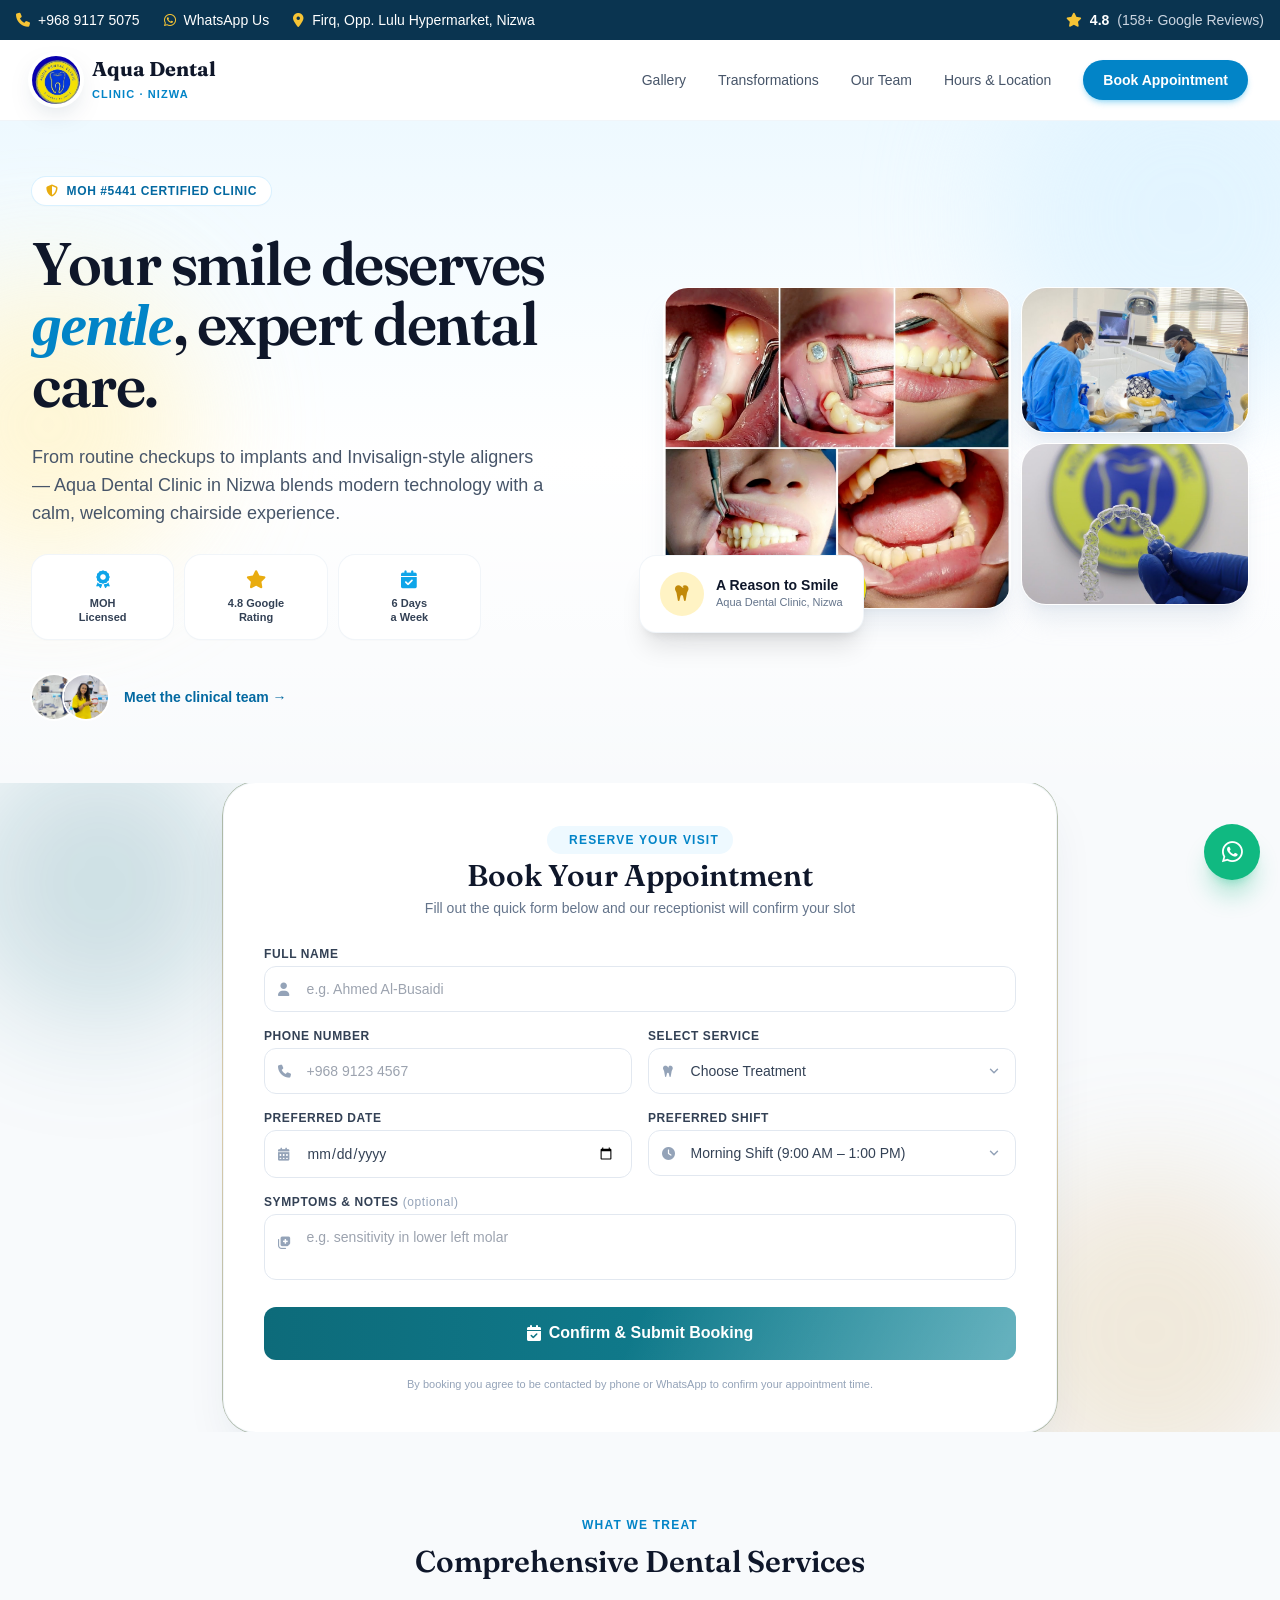
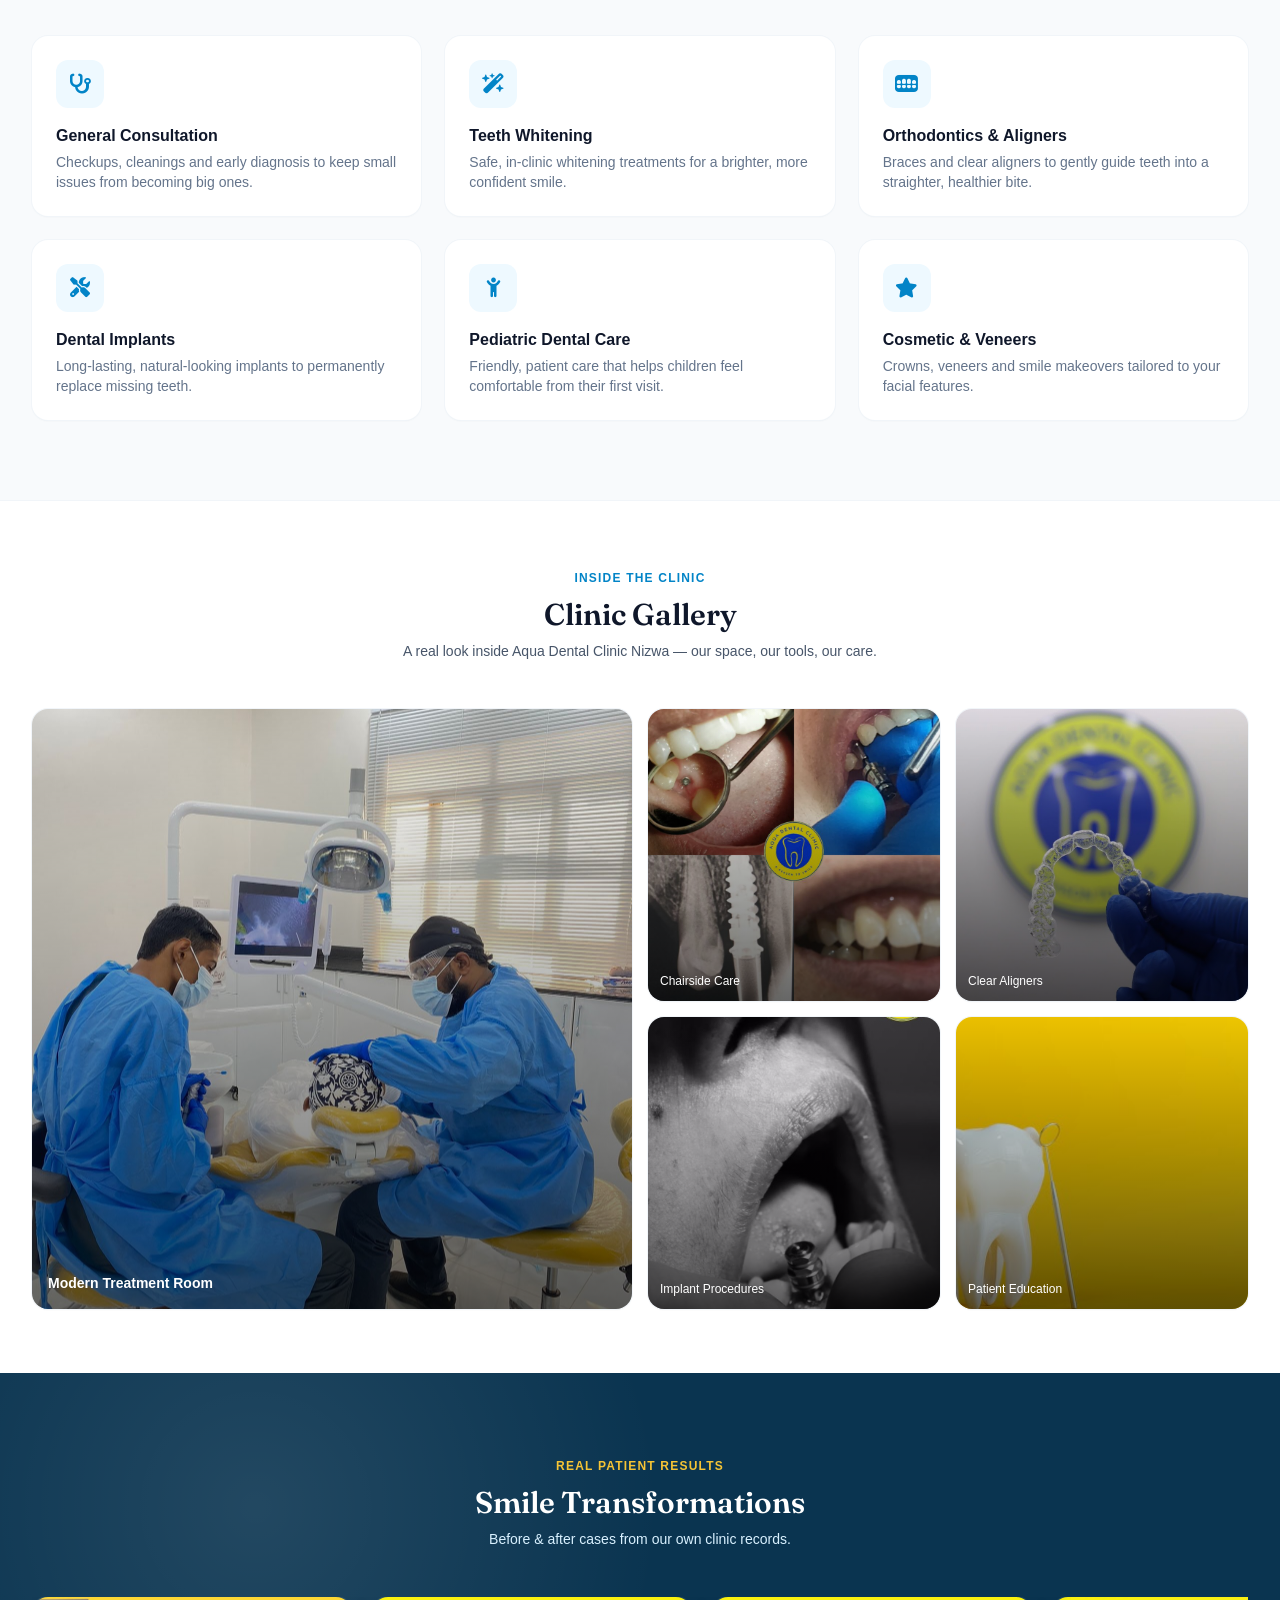
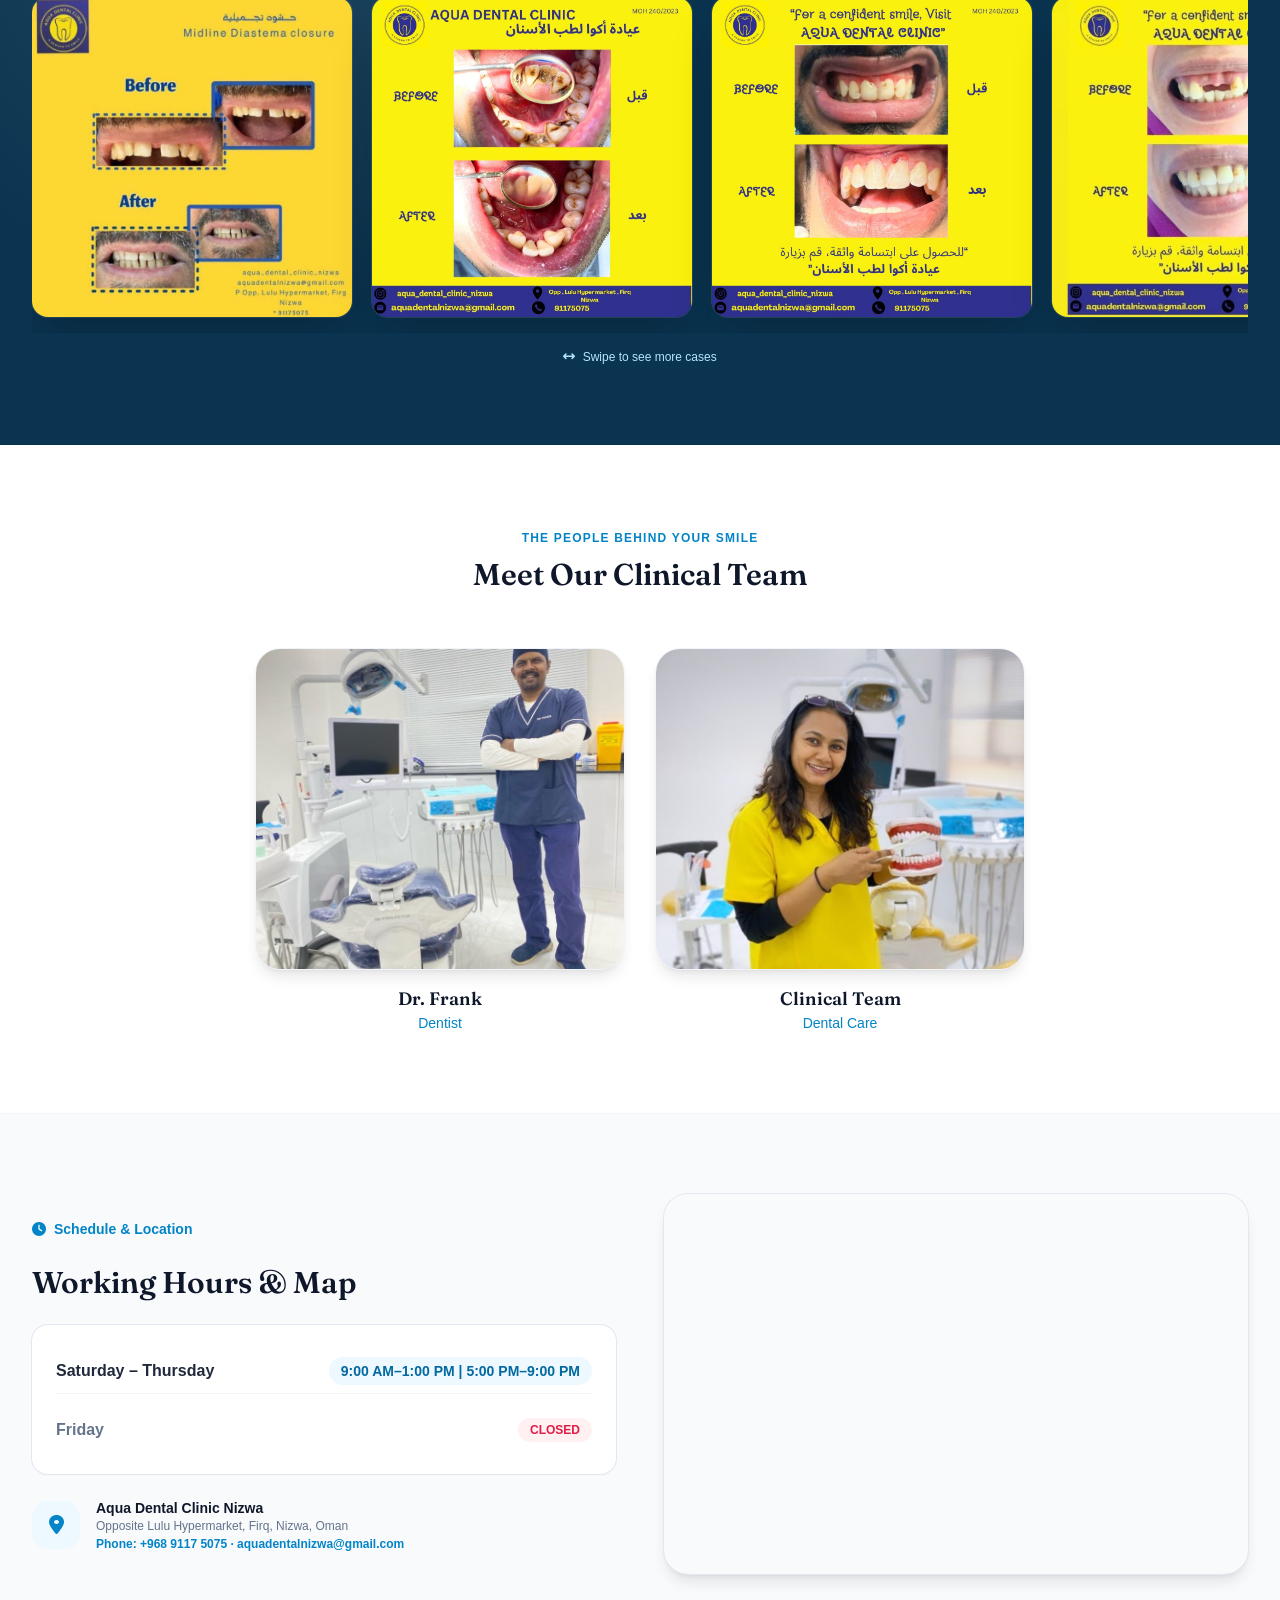
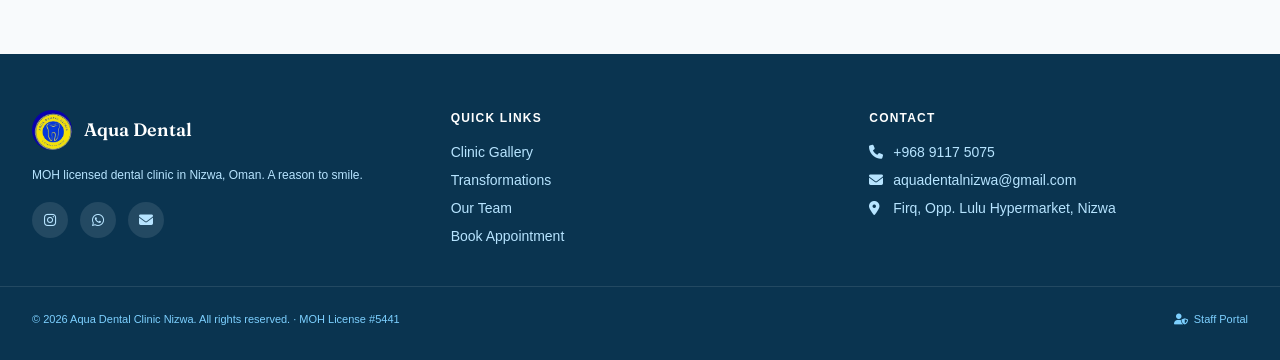
==== commit 5b2bf748: "Update index.html" ====
--- a/index.html
+++ b/index.html
@@ -10,6 +10,213 @@
 <link rel="preconnect" href="https://fonts.googleapis.com">
 <link href="https://fonts.googleapis.com/css2?family=Plus+Jakarta+Sans:wght@300;400;500;600;700;800&family=Fraunces:opsz,wght@9..144,400;9..144,500;9..144,600;9..144,700&display=swap" rel="stylesheet" />
 <link rel="icon" href="assets/logo.jpeg" />
+<style>
+  /* ---------- Premium Booking Form ---------- */
+  @keyframes aq-float {
+    0%, 100% { transform: translate(0, 0) scale(1); }
+    50% { transform: translate(14px, -18px) scale(1.05); }
+  }
+  @keyframes aq-float-slow {
+    0%, 100% { transform: translate(0, 0) scale(1); }
+    50% { transform: translate(-16px, 14px) scale(1.04); }
+  }
+  @keyframes aq-fade-up {
+    from { opacity: 0; transform: translateY(16px); }
+    to   { opacity: 1; transform: translateY(0); }
+  }
+  @keyframes aq-pop {
+    0%   { opacity: 0; transform: scale(0.6); }
+    60%  { opacity: 1; transform: scale(1.08); }
+    100% { opacity: 1; transform: scale(1); }
+  }
+  @keyframes aq-check-draw {
+    from { stroke-dashoffset: 40; }
+    to   { stroke-dashoffset: 0; }
+  }
+  @keyframes aq-ring-pulse {
+    0%   { box-shadow: 0 0 0 0 rgba(16,185,129,0.35); }
+    70%  { box-shadow: 0 0 0 14px rgba(16,185,129,0); }
+    100% { box-shadow: 0 0 0 0 rgba(16,185,129,0); }
+  }
+  @keyframes aq-shimmer {
+    0%   { background-position: -200% 0; }
+    100% { background-position: 200% 0; }
+  }
+  @keyframes aq-gradient-spin {
+    to { --aq-angle: 360deg; }
+  }
+  @property --aq-angle {
+    syntax: '<angle>';
+    initial-value: 0deg;
+    inherits: false;
+  }
+
+  #book .aq-blob {
+    position: absolute;
+    border-radius: 9999px;
+    filter: blur(60px);
+    pointer-events: none;
+    z-index: 0;
+  }
+  #book .aq-blob-1 {
+    top: -40px;
+    left: -40px;
+    width: 280px;
+    height: 280px;
+    background: rgba(13,107,122,0.18);
+    animation: aq-float 9s ease-in-out infinite;
+  }
+  #book .aq-blob-2 {
+    bottom: -60px;
+    right: -30px;
+    width: 320px;
+    height: 320px;
+    background: rgba(212,175,106,0.22);
+    animation: aq-float-slow 11s ease-in-out infinite;
+  }
+
+  .aq-card-wrap {
+    position: relative;
+    isolation: isolate;
+  }
+  .aq-card-glow {
+    position: absolute;
+    inset: -2px;
+    border-radius: 2.15rem;
+    padding: 2px;
+    background: conic-gradient(from var(--aq-angle, 0deg), #0d6b7a, #d4af6a, #0d6b7a 50%, #d4af6a 75%, #0d6b7a);
+    -webkit-mask: linear-gradient(#000 0 0) content-box, linear-gradient(#000 0 0);
+    -webkit-mask-composite: xor;
+    mask-composite: exclude;
+    opacity: 0;
+    transition: opacity .5s ease;
+    animation: aq-gradient-spin 6s linear infinite;
+    z-index: 0;
+  }
+  .aq-card-wrap.in .aq-card-glow { opacity: 0.55; }
+
+  .aq-badge-chip {
+    animation: aq-fade-up .6s ease both;
+  }
+
+  .aq-field {
+    opacity: 0;
+    transform: translateY(16px);
+  }
+  .aq-card-wrap.in .aq-field {
+    animation: aq-fade-up .55s cubic-bezier(.2,.7,.3,1) forwards;
+  }
+  .aq-card-wrap.in .aq-field:nth-of-type(1) { animation-delay: .05s; }
+  .aq-card-wrap.in .aq-field:nth-of-type(2) { animation-delay: .12s; }
+  .aq-card-wrap.in .aq-field:nth-of-type(3) { animation-delay: .19s; }
+  .aq-card-wrap.in .aq-field:nth-of-type(4) { animation-delay: .26s; }
+  .aq-card-wrap.in .aq-field:nth-of-type(5) { animation-delay: .33s; }
+  .aq-card-wrap.in .aq-field:nth-of-type(6) { animation-delay: .40s; }
+  .aq-card-wrap.in .aq-field:nth-of-type(7) { animation-delay: .47s; }
+
+  .aq-input-wrap {
+    position: relative;
+    border-radius: 0.85rem;
+    transition: transform .2s ease;
+  }
+  .aq-input-wrap:focus-within {
+    transform: translateY(-1px);
+  }
+  .aq-input-wrap .aq-icon {
+    position: absolute;
+    left: 14px;
+    top: 50%;
+    transform: translateY(-50%);
+    color: #94a3b8;
+    font-size: 13px;
+    transition: color .2s ease, transform .2s ease;
+    pointer-events: none;
+  }
+  .aq-input-wrap:focus-within .aq-icon {
+    color: #0d6b7a;
+    transform: translateY(-50%) scale(1.12);
+  }
+  .aq-input-wrap input,
+  .aq-input-wrap select,
+  .aq-input-wrap textarea {
+    padding-left: 2.6rem;
+    background: linear-gradient(#fff,#fff) padding-box;
+    border: 1.5px solid #e2e8f0;
+    transition: border-color .2s ease, box-shadow .2s ease, background-color .2s ease;
+  }
+  .aq-input-wrap input:hover,
+  .aq-input-wrap select:hover,
+  .aq-input-wrap textarea:hover {
+    border-color: #cbd5e1;
+  }
+  .aq-input-wrap input:focus,
+  .aq-input-wrap select:focus,
+  .aq-input-wrap textarea:focus {
+    border-color: #0d6b7a;
+    box-shadow: 0 0 0 4px rgba(13,107,122,0.12);
+  }
+  .aq-input-wrap textarea { padding-top: 0.75rem; }
+  .aq-input-wrap select {
+    -webkit-appearance: none;
+    -moz-appearance: none;
+    appearance: none;
+    background-image: url("data:image/svg+xml;utf8,<svg xmlns='http://www.w3.org/2000/svg' width='14' height='14' viewBox='0 0 24 24' fill='none' stroke='%2394a3b8' stroke-width='2.5' stroke-linecap='round' stroke-linejoin='round'><polyline points='6 9 12 15 18 9'/></svg>");
+    background-repeat: no-repeat;
+    background-position: right 14px center;
+    padding-right: 2.25rem;
+  }
+  .aq-input-wrap.aq-textarea .aq-icon { top: 22px; transform: none; }
+  .aq-input-wrap.aq-textarea:focus-within .aq-icon { transform: scale(1.12); }
+
+  .aq-submit-btn {
+    position: relative;
+    overflow: hidden;
+    background: linear-gradient(90deg, #0d6b7a 0%, #12879a 45%, #0d6b7a 100%);
+    background-size: 220% 100%;
+    transition: background-position .6s ease, transform .15s ease, box-shadow .3s ease;
+  }
+  .aq-submit-btn:hover:not(:disabled) {
+    background-position: 100% 0;
+    transform: translateY(-2px);
+    box-shadow: 0 14px 30px -10px rgba(13,107,122,0.55);
+  }
+  .aq-submit-btn:active:not(:disabled) { transform: translateY(0); }
+  .aq-submit-btn::after {
+    content: "";
+    position: absolute;
+    inset: 0;
+    background: linear-gradient(115deg, transparent 20%, rgba(255,255,255,0.35) 40%, transparent 60%);
+    background-size: 250% 100%;
+    animation: aq-shimmer 2.8s ease-in-out infinite;
+    pointer-events: none;
+  }
+
+  .aq-success-check {
+    animation: aq-pop .5s cubic-bezier(.2,.9,.3,1.2) both, aq-ring-pulse 1.8s ease-out .4s 2;
+  }
+  .aq-success-check svg { overflow: visible; }
+  .aq-success-check svg path {
+    stroke-dasharray: 40;
+    stroke-dashoffset: 40;
+    animation: aq-check-draw .5s ease .25s forwards;
+  }
+  #booking-success h3, #booking-success p, #booking-success button {
+    opacity: 0;
+    animation: aq-fade-up .5s ease forwards;
+  }
+  #booking-success h3 { animation-delay: .35s; }
+  #booking-success p { animation-delay: .45s; }
+  #booking-success button { animation-delay: .55s; }
+</style>
+  <!-- Google tag (gtag.js) -->
+<script async src="https://www.googletagmanager.com/gtag/js?id=G-E5PVYJ9X9H"></script>
+<script>
+  window.dataLayer = window.dataLayer || [];
+  function gtag(){dataLayer.push(arguments);}
+  gtag('js', new Date());
+
+  gtag('config', 'G-E5PVYJ9X9H');
+</script>
 </head>
 <body class="font-sans text-slate-700 bg-slate-50 antialiased selection:bg-brand-500 selection:text-white">
 
@@ -126,65 +333,97 @@
   </section>
 
   <!-- Booking Form -->
-  <section id="book" class="scroll-mt-24 -mt-4 relative z-10">
+  <section id="book" class="scroll-mt-24 -mt-4 relative z-10 overflow-hidden">
+    <div class="aq-blob aq-blob-1"></div>
+    <div class="aq-blob aq-blob-2"></div>
+
     <div class="max-w-4xl mx-auto px-4 sm:px-6 lg:px-8">
-      <div class="bg-white rounded-[2rem] p-6 sm:p-10 shadow-2xl shadow-brand-900/10 ring-1 ring-slate-100">
-        <div class="mb-7 text-center">
-          <span class="text-brand-600 font-semibold text-xs uppercase tracking-widest">Reserve your visit</span>
-          <h2 class="text-2xl sm:text-3xl font-display font-semibold text-slate-900 mt-1">Book Your Appointment</h2>
-          <p class="text-sm text-slate-500 mt-1">Fill out the quick form below and our receptionist will confirm your slot</p>
-        </div>
-
-        <form id="direct-booking-form" onsubmit="handleFormSubmit(event)" class="grid sm:grid-cols-2 gap-4">
-          <div class="sm:col-span-2">
-            <label class="block text-xs font-semibold text-slate-700 uppercase tracking-wider mb-1">Full Name</label>
-            <input id="f-name" type="text" required placeholder="e.g. Ahmed Al-Busaidi" class="w-full border border-slate-200 rounded-xl px-4 py-3 text-sm focus:ring-2 focus:ring-brand-500 focus:border-brand-500 outline-none" />
-          </div>
-          <div>
-            <label class="block text-xs font-semibold text-slate-700 uppercase tracking-wider mb-1">Phone Number</label>
-            <input id="f-phone" type="tel" required placeholder="+968 9123 4567" class="w-full border border-slate-200 rounded-xl px-4 py-3 text-sm focus:ring-2 focus:ring-brand-500 focus:border-brand-500 outline-none" />
-          </div>
-          <div>
-            <label class="block text-xs font-semibold text-slate-700 uppercase tracking-wider mb-1">Select Service</label>
-            <select id="f-service" required class="w-full border border-slate-200 rounded-xl px-4 py-3 text-sm focus:ring-2 focus:ring-brand-500 focus:border-brand-500 outline-none bg-white">
-              <option value="">Choose Treatment</option>
-              <option value="General Consultation">General Consultation</option>
-              <option value="Teeth Whitening">Teeth Whitening</option>
-              <option value="Orthodontics & Aligners">Orthodontics & Aligners</option>
-              <option value="Dental Implants">Dental Implants</option>
-              <option value="Pediatric Care">Pediatric Dental Care</option>
-              <option value="Cosmetic / Veneers">Cosmetic / Veneers</option>
-            </select>
-          </div>
-          <div>
-            <label class="block text-xs font-semibold text-slate-700 uppercase tracking-wider mb-1">Preferred Date</label>
-            <input id="f-date" type="date" required class="w-full border border-slate-200 rounded-xl px-4 py-3 text-sm focus:ring-2 focus:ring-brand-500 focus:border-brand-500 outline-none" />
-          </div>
-          <div>
-            <label class="block text-xs font-semibold text-slate-700 uppercase tracking-wider mb-1">Preferred Shift</label>
-            <select id="f-shift" required class="w-full border border-slate-200 rounded-xl px-4 py-3 text-sm focus:ring-2 focus:ring-brand-500 focus:border-brand-500 outline-none bg-white">
-              <option value="Morning Shift (9:00 AM - 1:00 PM)">Morning Shift (9:00 AM – 1:00 PM)</option>
-              <option value="Evening Shift (5:00 PM - 9:00 PM)">Evening Shift (5:00 PM – 9:00 PM)</option>
-            </select>
-          </div>
-          <div class="sm:col-span-2">
-            <label class="block text-xs font-semibold text-slate-700 uppercase tracking-wider mb-1">Symptoms & Notes <span class="normal-case text-slate-400 font-normal">(optional)</span></label>
-            <textarea id="f-notes" rows="2" placeholder="e.g. sensitivity in lower left molar" class="w-full border border-slate-200 rounded-xl px-4 py-3 text-sm focus:ring-2 focus:ring-brand-500 focus:border-brand-500 outline-none resize-none"></textarea>
-          </div>
-
-          <button type="submit" id="submit-btn" class="sm:col-span-2 w-full bg-brand-600 hover:bg-brand-700 text-white font-semibold py-3.5 rounded-xl transition-all shadow-md shadow-brand-500/25 mt-1 disabled:opacity-60">
-            Confirm & Submit Booking
-          </button>
-          <p class="sm:col-span-2 text-center text-[11px] text-slate-400">By booking you agree to be contacted by phone or WhatsApp to confirm your appointment time.</p>
-        </form>
-
-        <div id="booking-success" class="hidden text-center py-8 space-y-4">
-          <div class="w-16 h-16 bg-emerald-100 text-emerald-600 rounded-full flex items-center justify-center mx-auto text-3xl">
-            <i class="fa-solid fa-check"></i>
-          </div>
-          <h3 class="text-2xl font-display font-semibold text-slate-900">Booking Request Received!</h3>
-          <p class="text-sm text-slate-600 max-w-sm mx-auto">Thank you. Our clinic receptionist will contact you shortly via phone or WhatsApp to confirm your exact appointment time.</p>
-          <button onclick="resetForm()" class="text-sm text-brand-600 font-semibold hover:underline">Book another appointment</button>
+      <div class="aq-card-wrap reveal" id="book-card">
+        <div class="aq-card-glow"></div>
+        <div class="relative z-10 bg-white rounded-[2rem] p-6 sm:p-10 shadow-2xl shadow-brand-900/10 ring-1 ring-slate-100">
+          <div class="mb-7 text-center">
+            <span class="aq-badge-chip inline-flex items-center gap-2 text-brand-600 font-semibold text-xs uppercase tracking-widest bg-brand-50 px-3.5 py-1.5 rounded-full">
+              <i class="fa-solid fa-sparkles text-gold-500"></i> Reserve your visit
+            </span>
+            <h2 class="text-2xl sm:text-3xl font-display font-semibold text-slate-900 mt-1">Book Your Appointment</h2>
+            <p class="text-sm text-slate-500 mt-1">Fill out the quick form below and our receptionist will confirm your slot</p>
+          </div>
+
+          <form id="direct-booking-form" onsubmit="handleFormSubmit(event)" class="grid sm:grid-cols-2 gap-4">
+            <div class="aq-field sm:col-span-2">
+              <label class="block text-xs font-semibold text-slate-700 uppercase tracking-wider mb-1">Full Name</label>
+              <div class="aq-input-wrap">
+                <i class="fa-solid fa-user aq-icon"></i>
+                <input id="f-name" type="text" required placeholder="e.g. Ahmed Al-Busaidi" class="w-full rounded-xl px-4 py-3 text-sm outline-none" />
+              </div>
+            </div>
+            <div class="aq-field">
+              <label class="block text-xs font-semibold text-slate-700 uppercase tracking-wider mb-1">Phone Number</label>
+              <div class="aq-input-wrap">
+                <i class="fa-solid fa-phone aq-icon"></i>
+                <input id="f-phone" type="tel" required placeholder="+968 9123 4567" class="w-full rounded-xl px-4 py-3 text-sm outline-none" />
+              </div>
+            </div>
+            <div class="aq-field">
+              <label class="block text-xs font-semibold text-slate-700 uppercase tracking-wider mb-1">Select Service</label>
+              <div class="aq-input-wrap">
+                <i class="fa-solid fa-tooth aq-icon"></i>
+                <select id="f-service" required class="w-full rounded-xl px-4 py-3 text-sm outline-none bg-white">
+                  <option value="">Choose Treatment</option>
+                  <option value="General Consultation">General Consultation</option>
+                  <option value="Teeth Whitening">Teeth Whitening</option>
+                  <option value="Orthodontics & Aligners">Orthodontics & Aligners</option>
+                  <option value="Dental Implants">Dental Implants</option>
+                  <option value="Pediatric Care">Pediatric Dental Care</option>
+                  <option value="Cosmetic / Veneers">Cosmetic / Veneers</option>
+                </select>
+              </div>
+            </div>
+            <div class="aq-field">
+              <label class="block text-xs font-semibold text-slate-700 uppercase tracking-wider mb-1">Preferred Date</label>
+              <div class="aq-input-wrap">
+                <i class="fa-solid fa-calendar-days aq-icon"></i>
+                <input id="f-date" type="date" required class="w-full rounded-xl px-4 py-3 text-sm outline-none" />
+              </div>
+            </div>
+            <div class="aq-field">
+              <label class="block text-xs font-semibold text-slate-700 uppercase tracking-wider mb-1">Preferred Shift</label>
+              <div class="aq-input-wrap">
+                <i class="fa-solid fa-clock aq-icon"></i>
+                <select id="f-shift" required class="w-full rounded-xl px-4 py-3 text-sm outline-none bg-white">
+                  <option value="Morning Shift (9:00 AM - 1:00 PM)">Morning Shift (9:00 AM – 1:00 PM)</option>
+                  <option value="Evening Shift (5:00 PM - 9:00 PM)">Evening Shift (5:00 PM – 9:00 PM)</option>
+                </select>
+              </div>
+            </div>
+            <div class="aq-field sm:col-span-2">
+              <label class="block text-xs font-semibold text-slate-700 uppercase tracking-wider mb-1">Symptoms & Notes <span class="normal-case text-slate-400 font-normal">(optional)</span></label>
+              <div class="aq-input-wrap aq-textarea">
+                <i class="fa-solid fa-notes-medical aq-icon"></i>
+                <textarea id="f-notes" rows="2" placeholder="e.g. sensitivity in lower left molar" class="w-full rounded-xl px-4 py-3 text-sm outline-none resize-none"></textarea>
+              </div>
+            </div>
+
+            <div class="aq-field sm:col-span-2">
+              <button type="submit" id="submit-btn" class="aq-submit-btn w-full text-white font-semibold py-3.5 rounded-xl mt-1 disabled:opacity-60">
+                <span class="relative z-10 inline-flex items-center justify-center gap-2">
+                  <i class="fa-solid fa-calendar-check"></i> Confirm & Submit Booking
+                </span>
+              </button>
+              <p class="text-center text-[11px] text-slate-400 mt-4">By booking you agree to be contacted by phone or WhatsApp to confirm your appointment time.</p>
+            </div>
+          </form>
+
+          <div id="booking-success" class="hidden text-center py-8 space-y-4">
+            <div class="aq-success-check w-16 h-16 bg-emerald-100 text-emerald-600 rounded-full flex items-center justify-center mx-auto">
+              <svg width="30" height="30" viewBox="0 0 30 30" fill="none">
+                <path d="M6 15.5L12 21L24 8" stroke="currentColor" stroke-width="3" stroke-linecap="round" stroke-linejoin="round"/>
+              </svg>
+            </div>
+            <h3 class="text-2xl font-display font-semibold text-slate-900">Booking Request Received!</h3>
+            <p class="text-sm text-slate-600 max-w-sm mx-auto">Thank you. Our clinic receptionist will contact you shortly via phone or WhatsApp to confirm your exact appointment time.</p>
+            <button onclick="resetForm()" class="text-sm text-brand-600 font-semibold hover:underline">Book another appointment</button>
+          </div>
         </div>
       </div>
     </div>
@@ -421,7 +660,7 @@
     // Paste the Web app URL from your Apps Script deployment here.
     // See AppsScript-Code.gs for the one-time setup steps.
     // =========================================================
-    const APPS_SCRIPT_URL = 'PASTE_YOUR_APPS_SCRIPT_WEB_APP_URL_HERE';
+    const APPS_SCRIPT_URL = 'https://script.google.com/macros/s/AKfycbyU1ua93L0mgYwb30Wnbml90bhnmglUvHw9M7VFnmWxrhoTJ7ipuDIBZQ2FIUif4KNVew/exec';
 
     // Local cache as an offline fallback so the page still works
     // (on this device) if the Sheet can't be reached.
